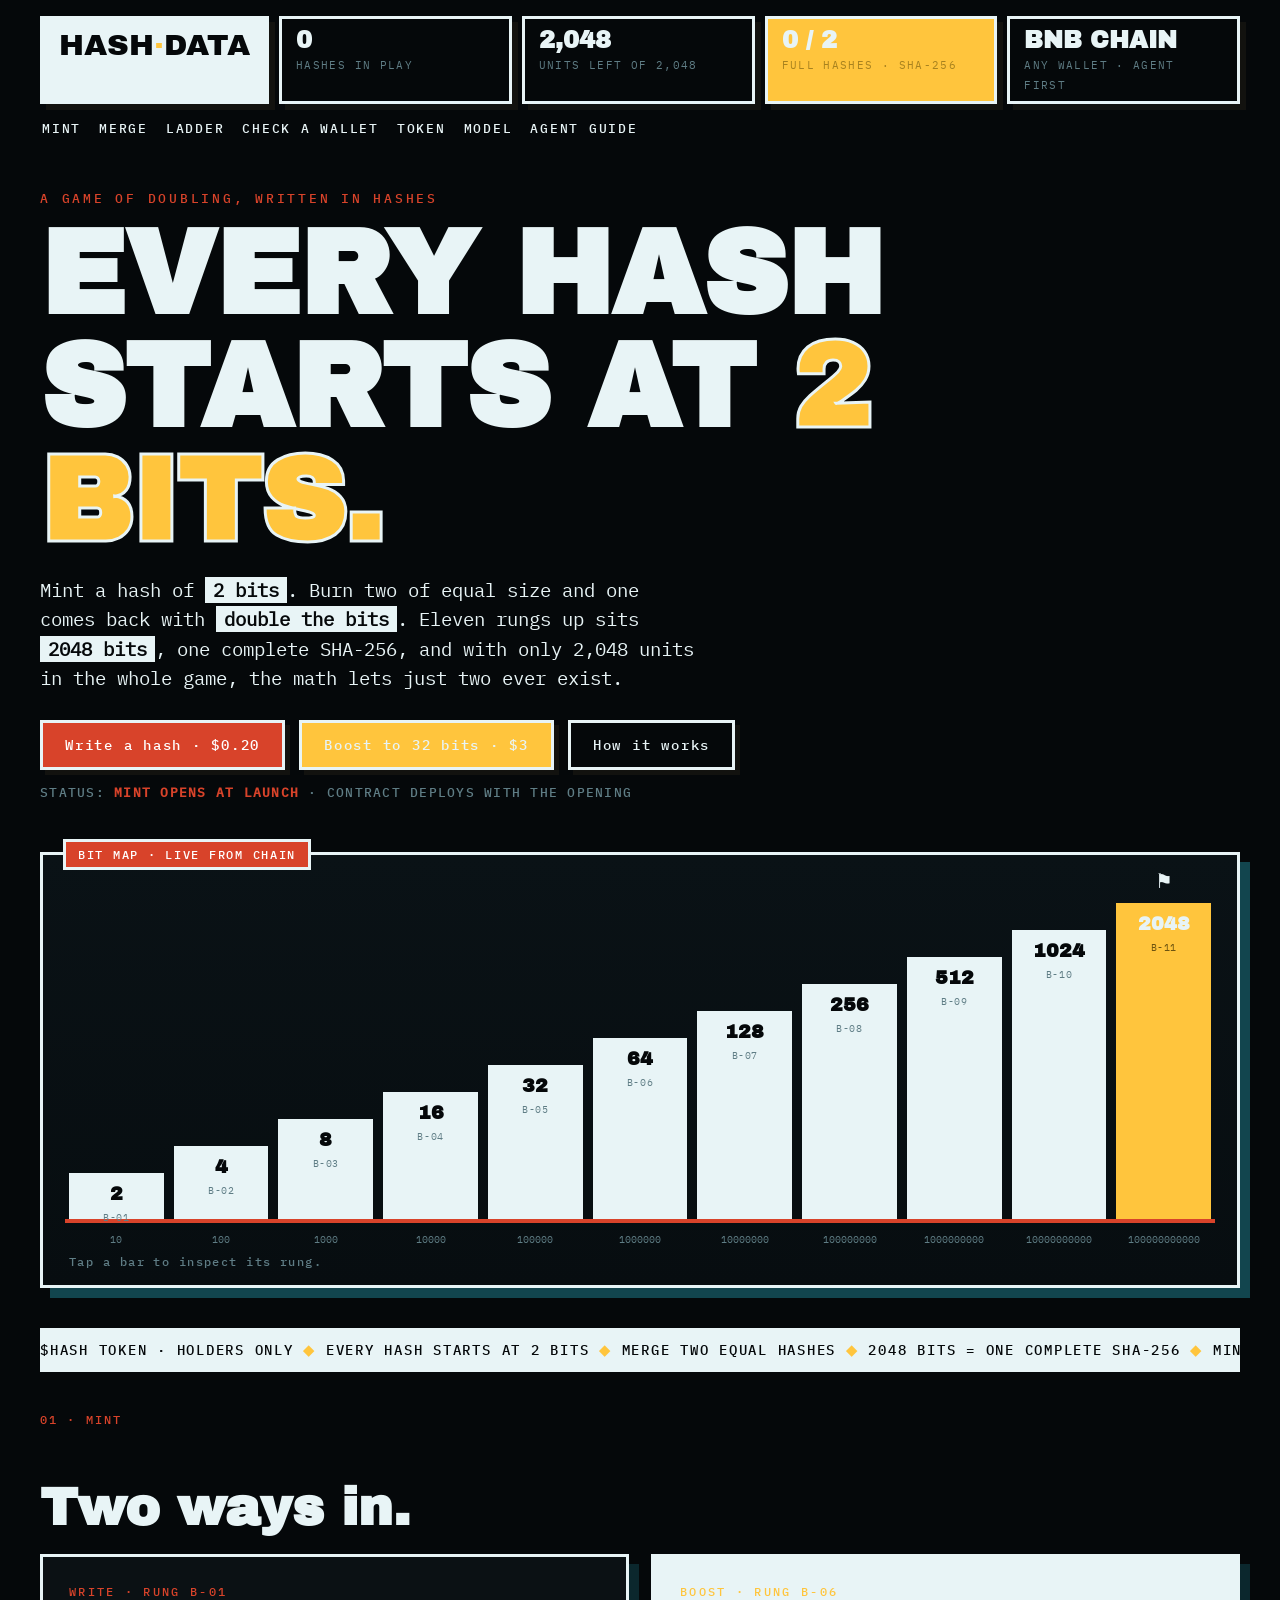
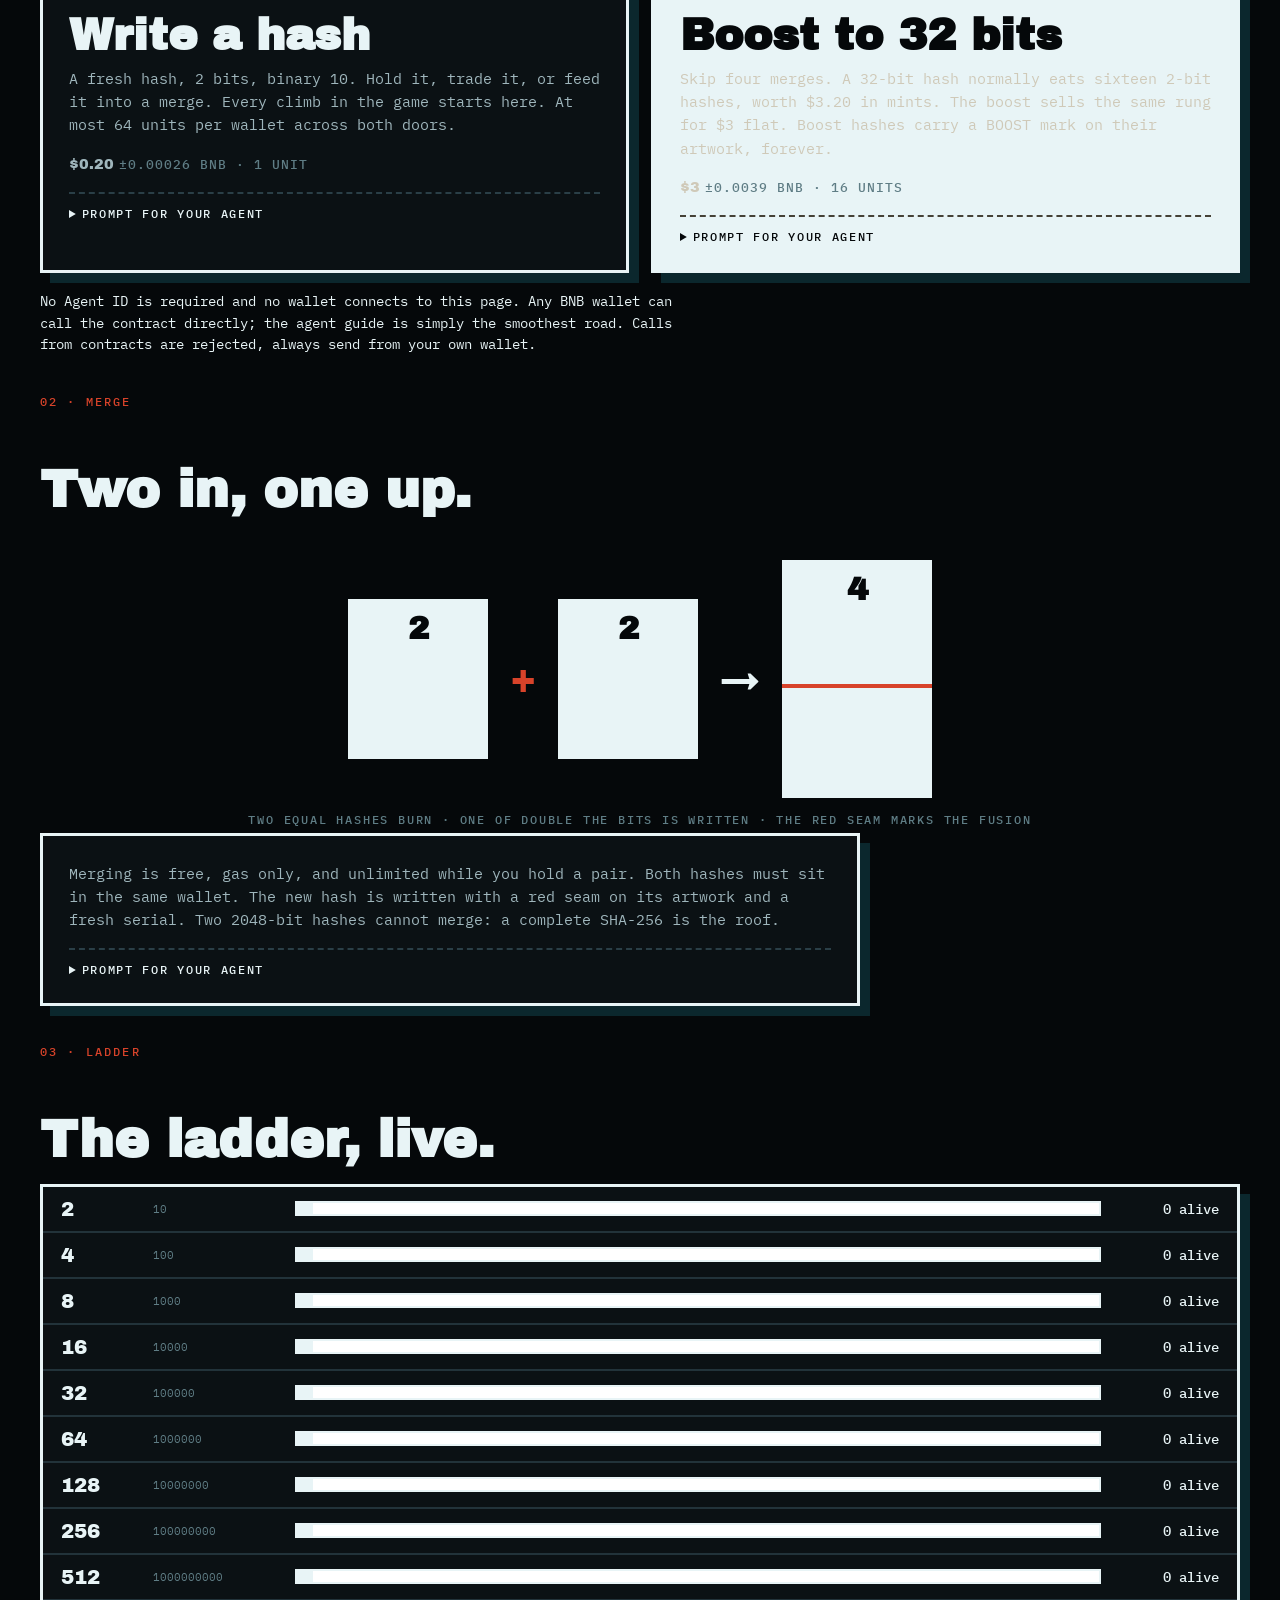
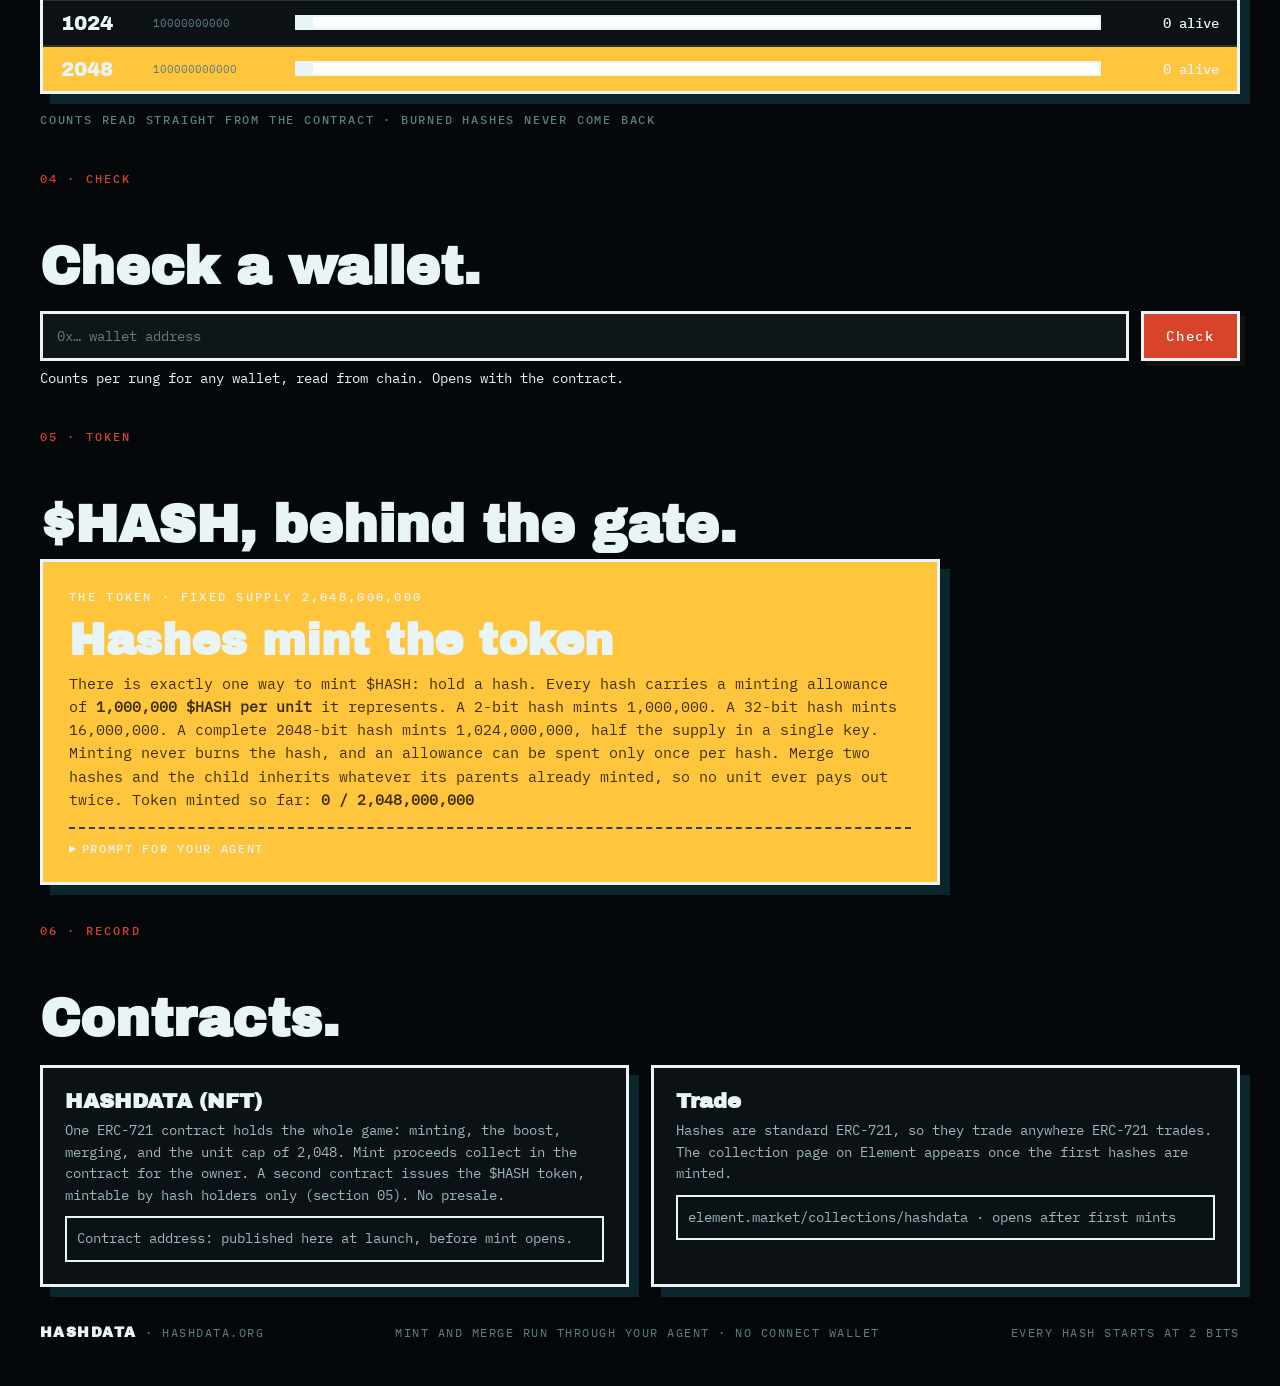
==== index.html @ 6d04e14b "2048.life site: index.html" ====
<!doctype html>
<html lang="en">
<head>
<meta charset="utf-8">
<meta name="viewport" content="width=device-width, initial-scale=1, viewport-fit=cover">
<title>HASHDATA — Every hash starts at 2 bits</title>
<meta name="description" content="A game of doubling written in hashes, on BNB Chain. Mint a 2-bit hash for $0.20, merge two equal hashes to double the bits, and climb eleven rungs to 2048 bits. Only 2,048 units can ever be minted, so only two complete SHA-256 hashes can ever exist.">
<meta property="og:title" content="HASHDATA">
<meta property="og:description" content="Mint a 2-bit hash. Merge to 2048 bits. Only two complete hashes can ever exist.">
<meta property="og:image" content="https://hasdata.org/og.png">
<meta name="twitter:card" content="summary_large_image">
<link rel="icon" href="/favicon.svg" type="image/svg+xml">
<link rel="stylesheet" href="/style.css?v=1">
</head>
<body>
<div class="wrap">
  <div class="hud">
    <a class="logo" href="/">HASH<i>·</i>DATA</a>
    <div class="stat"><b id="hudMinted">0</b><span>HASHES IN PLAY</span></div>
    <div class="stat"><b id="hudUnits">2,048</b><span>UNITS LEFT OF 2,048</span></div>
    <div class="stat gold"><b id="hudGold">0 / 2</b><span>FULL HASHES · SHA-256</span></div>
    <div class="stat"><b>BNB CHAIN</b><span>ANY WALLET · AGENT FIRST</span></div>
  </div>
  <nav class="nav"><a href="#mint">MINT</a><a href="#merge">MERGE</a><a href="#ladder">LADDER</a><a href="#check">CHECK A WALLET</a><a href="#token">TOKEN</a><a href="/model.html">MODEL</a><a href="/hashdata-skill.md">AGENT GUIDE</a></nav>

  <section class="hero">
    <p class="kick">A GAME OF DOUBLING, WRITTEN IN HASHES</p>
    <h1>EVERY HASH<br>STARTS AT <span class="g">2 BITS.</span></h1>
    <p class="sub">Mint a hash of <b>2 bits</b>. Burn two of equal size and one comes back with <b>double the bits</b>. Eleven rungs up sits <b>2048 bits</b>, one complete SHA-256, and with only 2,048 units in the whole game, the math lets just two ever exist.</p>
    <div class="cta"><a class="btn" href="#mint">Write a hash · $0.20</a><a class="btn goldb" href="#mint">Boost to 32 bits · $3</a><a class="btn lineb" href="/model.html">How it works</a></div>
    <p class="statusline" id="mintStatus">STATUS: <b>MINT OPENS AT LAUNCH</b> · CONTRACT DEPLOYS WITH THE OPENING</p>
  </section>

  <section class="map">
    <div class="tag">BIT MAP · LIVE FROM CHAIN</div>
    <div class="sky" id="sky"></div>
    <div class="bins" id="bins"></div>
    <p class="mapcap" id="mapCap">Tap a bar to inspect its rung.</p>
  </section>

  <div class="ticker" aria-hidden="true"><span class="tk" id="tickerText"></span></div>

  <p class="secnote">01 · MINT</p>
  <h2 class="sec" id="mint">Two ways in.</h2>
  <section class="cards">
    <div class="card">
      <p class="lvl">WRITE · RUNG B-01</p>
      <h3>Write a hash</h3>
      <p>A fresh hash, 2 bits, binary 10. Hold it, trade it, or feed it into a merge. Every climb in the game starts here. At most 64 units per wallet across both doors.</p>
      <p class="price">$0.20 <small>±0.00026 BNB · 1 UNIT</small></p>
      <details>
        <summary>PROMPT FOR YOUR AGENT</summary>
        <pre id="promptMint">Read https://hasdata.org/hashdata-skill.md and follow it exactly. Mint one HASHDATA base hash (2 bits) for my wallet on BNB Chain: call mint() with exactly the base price stated in the skill file, preview first, then execute. Report my new tokenId and its artwork URL.</pre>
        <button class="btn copy" data-copy="promptMint">Copy prompt</button>
      </details>
    </div>
    <div class="card dark">
      <p class="lvl">BOOST · RUNG B-06</p>
      <h3>Boost to 32 bits</h3>
      <p>Skip four merges. A 32-bit hash normally eats sixteen 2-bit hashes, worth $3.20 in mints. The boost sells the same rung for $3 flat. Boost hashes carry a BOOST mark on their artwork, forever.</p>
      <p class="price">$3 <small>±0.0039 BNB · 16 UNITS</small></p>
      <details>
        <summary>PROMPT FOR YOUR AGENT</summary>
        <pre id="promptJump">Read https://hasdata.org/hashdata-skill.md and follow it exactly. Mint one HASHDATA boost hash (32 bits) for my wallet on BNB Chain: call mintBoost() with exactly the boost price stated in the skill file, preview first, then execute. Report my new tokenId and its artwork URL.</pre>
        <button class="btn goldb copy" data-copy="promptJump">Copy prompt</button>
      </details>
    </div>
  </section>
  <p class="sub" style="font-size:14px">No Agent ID is required and no wallet connects to this page. Any BNB wallet can call the contract directly; the agent guide is simply the smoothest road. Calls from contracts are rejected, always send from your own wallet.</p>

  <p class="secnote">02 · MERGE</p>
  <h2 class="sec" id="merge">Two in, one up.</h2>
  <section class="merge">
    <div class="slab" style="height:160px"><b>2</b></div>
    <div class="op">+</div>
    <div class="slab" style="height:160px"><b>2</b></div>
    <div class="op" style="color:var(--ink)">→</div>
    <div class="slab tall" style="height:238px"><b>4</b><div class="seam"></div></div>
  </section>
  <p class="cap">TWO EQUAL HASHES BURN · ONE OF DOUBLE THE BITS IS WRITTEN · THE RED SEAM MARKS THE FUSION</p>
  <div class="card" style="max-width:820px">
    <p>Merging is free, gas only, and unlimited while you hold a pair. Both hashes must sit in the same wallet. The new hash is written with a red seam on its artwork and a fresh serial. Two 2048-bit hashes cannot merge: a complete SHA-256 is the roof.</p>
    <details>
      <summary>PROMPT FOR YOUR AGENT</summary>
      <pre id="promptMerge">Read https://hasdata.org/hashdata-skill.md and follow it exactly. In my wallet, find two HASHDATA hashes with equal bits and merge them: call merge(tokenIdA, tokenIdB) with zero value, preview first, then execute. Report the new hash's tokenId, bits, and artwork URL.</pre>
      <button class="btn copy" data-copy="promptMerge">Copy prompt</button>
    </details>
  </div>

  <p class="secnote">03 · LADDER</p>
  <h2 class="sec" id="ladder">The ladder, live.</h2>
  <section class="board" id="board"></section>
  <p class="cap" style="text-align:left">COUNTS READ STRAIGHT FROM THE CONTRACT · BURNED HASHES NEVER COME BACK</p>

  <p class="secnote">04 · CHECK</p>
  <h2 class="sec" id="check">Check a wallet.</h2>
  <div class="check">
    <input id="who" type="text" placeholder="0x… wallet address" autocomplete="off" spellcheck="false">
    <button class="btn" id="whoBtn">Check</button>
  </div>
  <p class="checkout" id="whoOut">Counts per rung for any wallet, read from chain. Opens with the contract.</p>

  <p class="secnote">05 · TOKEN</p>
  <h2 class="sec" id="token">$HASH, behind the gate.</h2>
  <div class="card" style="border-color:var(--ink);background:var(--gold);max-width:900px">
    <p class="lvl" style="color:var(--ink)">THE TOKEN · FIXED SUPPLY 2,048,000,000</p>
    <h3 style="color:var(--ink)">Hashes mint the token</h3>
    <p style="color:#3d2f05">There is exactly one way to mint $HASH: hold a hash. Every hash carries a minting allowance of <b>1,000,000 $HASH per unit</b> it represents. A 2-bit hash mints 1,000,000. A 32-bit hash mints 16,000,000. A complete 2048-bit hash mints 1,024,000,000, half the supply in a single key.</p>
    <p style="color:#3d2f05">Minting never burns the hash, and an allowance can be spent only once per hash. Merge two hashes and the child inherits whatever its parents already minted, so no unit ever pays out twice. Token minted so far: <b id="hudToken">0 / 2,048,000,000</b></p>
    <details>
      <summary>PROMPT FOR YOUR AGENT</summary>
      <pre id="promptToken">Read https://hasdata.org/hashdata-skill.md and follow it exactly. For each HASHDATA hash in my wallet with unspent allowance, mint its $HASH: call mintTokens(tokenId) on the $HASH token contract with zero value, preview first, then execute. Report how much $HASH each hash minted.</pre>
      <button class="btn copy" data-copy="promptToken">Copy prompt</button>
    </details>
  </div>

  <p class="secnote">06 · RECORD</p>
  <h2 class="sec">Contracts.</h2>
  <section class="contracts">
    <div class="ccard">
      <h4>HASHDATA (NFT)</h4>
      <p>One ERC-721 contract holds the whole game: minting, the boost, merging, and the unit cap of 2,048. Mint proceeds collect in the contract for the owner. A second contract issues the $HASH token, mintable by hash holders only (section 05). No presale.</p>
      <p class="addr" id="contractAddr">Contract address: published here at launch, before mint opens.</p>
    </div>
    <div class="ccard">
      <h4>Trade</h4>
      <p>Hashes are standard ERC-721, so they trade anywhere ERC-721 trades. The collection page on Element appears once the first hashes are minted.</p>
      <p class="addr">element.market/collections/hashdata · opens after first mints</p>
    </div>
  </section>

  <div class="foot"><span><b>HASHDATA</b> · HASHDATA.ORG</span><span>MINT AND MERGE RUN THROUGH YOUR AGENT · NO CONNECT WALLET</span><span>EVERY HASH STARTS AT 2 BITS</span></div>
</div>
<script src="/app.js?v=2"></script>
</body>
</html>
---- style.css ----
@font-face{font-family:Arch;src:url(fonts/ArchivoBlack.ttf) format("truetype")}
@font-face{font-family:Mono;src:url(fonts/PlexMono.ttf) format("truetype")}
@font-face{font-family:MonoM;src:url(fonts/PlexMono-Medium.ttf) format("truetype")}
:root{--paper:#F3EFE4;--ink:#141310;--gold:#E3A008;--red:#D8432A;--mute:#8A8170;--cell:#E7E0CC;--panel:#FBF8EF}
*{margin:0;padding:0;box-sizing:border-box}
html{scroll-behavior:smooth}
body{background:var(--paper);color:var(--ink);font-family:Mono,monospace;font-size:16px;
background-image:radial-gradient(rgba(20,19,16,.12) 1.2px, transparent 1.3px);background-size:26px 26px}
a{color:inherit}
.wrap{max-width:1240px;margin:0 auto;padding:0 20px}
.hud{display:flex;gap:10px;align-items:stretch;padding:16px 0 0;flex-wrap:wrap}
.logo{font-family:Arch;font-size:clamp(20px,3.4vw,30px);background:var(--ink);color:var(--paper);padding:10px 16px;border:3px solid var(--ink);box-shadow:6px 6px 0 rgba(20,19,16,.9);text-decoration:none;white-space:nowrap}
.logo i{color:var(--gold);font-style:normal}
.stat{flex:1 1 130px;border:3px solid var(--ink);background:var(--paper);padding:8px 14px;box-shadow:6px 6px 0 rgba(20,19,16,.9)}
.stat b{display:block;font-family:Arch;font-size:clamp(17px,2.6vw,24px)}
.stat span{font-size:10.5px;letter-spacing:.13em;color:var(--mute)}
.stat.gold{background:var(--gold)}
.stat.gold span{color:#6d5410}
.nav{display:flex;gap:18px;flex-wrap:wrap;padding:16px 2px 0;font-family:MonoM;font-size:12.5px;letter-spacing:.14em}
.nav a{text-decoration:none;border-bottom:2px solid transparent}
.nav a:hover{border-bottom-color:var(--red)}
.hero{padding:52px 0 6px}
.kick{font-family:MonoM;font-size:12.5px;letter-spacing:.22em;color:var(--red)}
h1{font-family:Arch;font-size:clamp(52px,10.5vw,118px);line-height:.96;letter-spacing:-1px;margin-top:12px}
h1 .g{color:var(--gold);-webkit-text-stroke:3px var(--ink)}
.sub{font-size:clamp(15px,2.2vw,19px);max-width:660px;line-height:1.55;margin-top:18px}
.sub b{background:var(--ink);color:var(--paper);padding:1px 8px}
.cta{display:flex;gap:14px;flex-wrap:wrap;margin-top:26px}
.btn{display:inline-block;font-family:MonoM;font-size:13.5px;letter-spacing:.13em;background:var(--red);color:#fff;border:3px solid var(--ink);padding:13px 22px;box-shadow:5px 5px 0 rgba(20,19,16,.9);text-decoration:none;cursor:pointer;transition:transform .12s, box-shadow .12s}
.btn:hover{transform:translate(-2px,-2px);box-shadow:7px 7px 0 rgba(20,19,16,.9)}
.btn:active{transform:translate(2px,2px);box-shadow:2px 2px 0 rgba(20,19,16,.9)}
.btn.goldb{background:var(--gold);color:var(--ink)}
.btn.lineb{background:transparent;color:var(--ink)}
.map{margin:46px 0 8px;border:3px solid var(--ink);background:linear-gradient(180deg,#FBF8EF,#EFE8D5);box-shadow:10px 10px 0 rgba(20,19,16,.9);padding:28px 22px 0;position:relative}
.map .tag{position:absolute;top:-16px;left:20px;background:var(--red);color:#fff;font-family:MonoM;font-size:11.5px;letter-spacing:.15em;padding:5px 12px;border:3px solid var(--ink)}
.sky{display:flex;align-items:flex-end;gap:10px;height:340px;border-bottom:4px solid var(--red);padding:0 4px}
.m{flex:1;background:var(--ink);color:var(--paper);position:relative;display:flex;justify-content:center;cursor:pointer;transition:transform .15s;min-width:0}
.m:hover{transform:translateY(-6px)}
.m.sel{outline:3px solid var(--red);outline-offset:2px}
.m b{font-family:Arch;font-size:clamp(10px,1.6vw,19px);padding-top:10px}
.m small{position:absolute;top:38px;font-size:9.5px;color:#9b968a;letter-spacing:.06em}
.m.goldm{background:var(--gold);color:var(--ink)}
.m.goldm small{color:#6d5410}
.m .flag{position:absolute;top:-36px;left:50%;transform:translateX(-50%);font-size:20px;color:var(--ink)}
.bins{display:flex;gap:10px;padding:10px 4px 6px}
.bins div{flex:1;text-align:center;font-size:10px;color:var(--mute);overflow:hidden;white-space:nowrap;min-width:0}
.mapcap{padding:2px 4px 16px;font-family:MonoM;font-size:12px;letter-spacing:.12em;color:var(--mute)}
.mapcap b{color:var(--ink)}
.ticker{border-top:3px solid var(--ink);border-bottom:3px solid var(--ink);background:var(--ink);color:var(--paper);overflow:hidden;padding:10px 0;font-family:MonoM;font-size:13.5px;letter-spacing:.13em;margin:40px 0}
.ticker .tk{display:inline-block;white-space:nowrap;animation:tk 30s linear infinite;padding-right:12px}
.ticker b{color:var(--gold)}
@keyframes tk{from{transform:translateX(0)}to{transform:translateX(-50%)}}
h2.sec{font-family:Arch;font-size:clamp(30px,5.4vw,52px);margin:52px 0 6px}
.secnote{font-family:MonoM;font-size:12px;letter-spacing:.18em;color:var(--red);margin-top:38px}
.cards{display:grid;grid-template-columns:1fr 1fr;gap:22px;margin:18px 0 8px}
@media(max-width:760px){.cards{grid-template-columns:1fr}.sky{height:250px}.m small{display:none}}
.card{border:3px solid var(--ink);background:var(--panel);box-shadow:10px 10px 0 rgba(20,19,16,.9);padding:26px}
.card.dark{background:var(--ink);color:var(--paper)}
.card .lvl{font-family:MonoM;font-size:11.5px;letter-spacing:.2em;color:var(--red)}
.card.dark .lvl{color:var(--gold)}
.card h3{font-family:Arch;font-size:clamp(30px,4.6vw,44px);margin:10px 0 8px}
.card p{font-size:14.5px;line-height:1.6;color:#55503f}
.card.dark p{color:#CFC9B8}
.price{font-family:Arch;font-size:32px;margin:16px 0 2px}
.price small{font-size:12.5px;font-family:MonoM;color:var(--mute);letter-spacing:.08em}
details{margin-top:16px;border-top:2px dashed #b9b09a;padding-top:12px}
.card.dark details{border-top-color:#454136}
summary{font-family:MonoM;font-size:12px;letter-spacing:.14em;cursor:pointer}
pre{white-space:pre-wrap;word-break:break-word;background:#EFE9D6;border:2px solid var(--ink);padding:14px;font-size:12.5px;line-height:1.55;margin-top:10px;color:var(--ink)}
.card.dark pre{background:#221f19;color:#EDE7D2;border-color:#454136}
.copy{margin-top:10px}
.merge{display:flex;align-items:center;gap:22px;justify-content:center;padding:36px 0 6px;flex-wrap:wrap}
.slab{background:var(--ink);color:var(--paper);width:140px;display:flex;justify-content:center;position:relative}
.slab b{font-family:Arch;font-size:32px;padding-top:12px}
.slab.tall{width:150px}
.slab .seam{position:absolute;left:0;right:0;top:52%;height:4px;background:var(--red)}
.op{font-family:Arch;font-size:40px;color:var(--red)}
.cap{text-align:center;font-family:MonoM;font-size:12px;letter-spacing:.15em;color:var(--mute);padding:8px 0 6px}
.board{border:3px solid var(--ink);background:var(--panel);box-shadow:10px 10px 0 rgba(20,19,16,.9);margin:16px 0 10px}
.row{display:flex;align-items:center;gap:14px;padding:11px 18px;border-bottom:2px solid var(--cell)}
.row:last-child{border-bottom:none}
.row.hl{background:#F3E3B8}
.row .n{font-family:Arch;font-size:20px;width:78px}
.row .bin{font-size:10.5px;color:var(--mute);width:128px;overflow:hidden;white-space:nowrap}
.bar{flex:1;height:15px;border:2px solid var(--ink);background:#fff;min-width:60px}
.bar i{display:block;height:100%;background:var(--ink);transition:width .8s ease}
.row.goldrow{background:var(--gold)}
.row .c{font-family:MonoM;font-size:13.5px;width:104px;text-align:right}
.check{display:flex;gap:12px;flex-wrap:wrap;margin:16px 0 6px}
.check input{flex:1 1 320px;font-family:Mono;font-size:14px;padding:13px 14px;border:3px solid var(--ink);background:#fff}
.checkout{font-size:14px;line-height:1.6;min-height:24px}
.contracts{display:grid;grid-template-columns:1fr 1fr;gap:22px;margin:18px 0 8px}
@media(max-width:760px){.contracts{grid-template-columns:1fr}}
.ccard{border:3px solid var(--ink);background:var(--panel);box-shadow:8px 8px 0 rgba(20,19,16,.9);padding:22px}
.ccard h4{font-family:Arch;font-size:21px;margin-bottom:8px}
.ccard p{font-size:13.5px;line-height:1.6;color:#55503f}
.addr{font-size:12px;word-break:break-all;background:#EFE9D6;border:2px solid var(--ink);padding:10px;margin-top:10px}
.foot{padding:30px 0 46px;display:flex;justify-content:space-between;gap:14px;flex-wrap:wrap;font-size:11.5px;letter-spacing:.13em;color:var(--mute)}
.foot b{font-family:Arch;color:var(--ink);font-size:14px}
.prose{max-width:820px;font-size:15.5px;line-height:1.7}
.prose p{margin:14px 0}
.prose b{background:var(--ink);color:var(--paper);padding:0 6px}
table{width:100%;border-collapse:collapse;margin:18px 0;font-size:13.5px}
th,td{border:2px solid var(--ink);padding:9px 12px;text-align:left}
th{font-family:MonoM;font-size:11.5px;letter-spacing:.12em;background:var(--ink);color:var(--paper)}
tr.goldrow td{background:var(--gold)}
.statusline{font-family:MonoM;font-size:12.5px;letter-spacing:.1em;margin-top:14px;color:var(--mute)}
.statusline b{color:var(--red)}

/* HASHDATA dark theme overrides */
:root{--paper:#05080a;--ink:#e8f4f6;--gold:#ffc53d;--panel:#0b1114;--cell:#22333a;--mute:#5f7d85}
body{background:#05080a;color:#e8f4f6}
.map{background:linear-gradient(180deg,#0a1216,#070d10);box-shadow:10px 10px 0 rgba(51,224,255,.28)}
.m small{color:#5f7d85}.m.goldm small{color:#6d5410}
.card p,.ccard p{color:#9fb6bc}
details{border-top-color:#2a3f47}
pre{background:#0a1216;color:#e8f4f6}
.addr{background:#0a1216}
.row.hl{background:#0d2b33}
.stat.gold span{color:#a8821f}
input{background:#0e161a;color:#e8f4f6}

.check input{background:#0e161a;color:#e8f4f6}
.card,.board,.ccard{box-shadow:10px 10px 0 rgba(51,224,255,.14)}
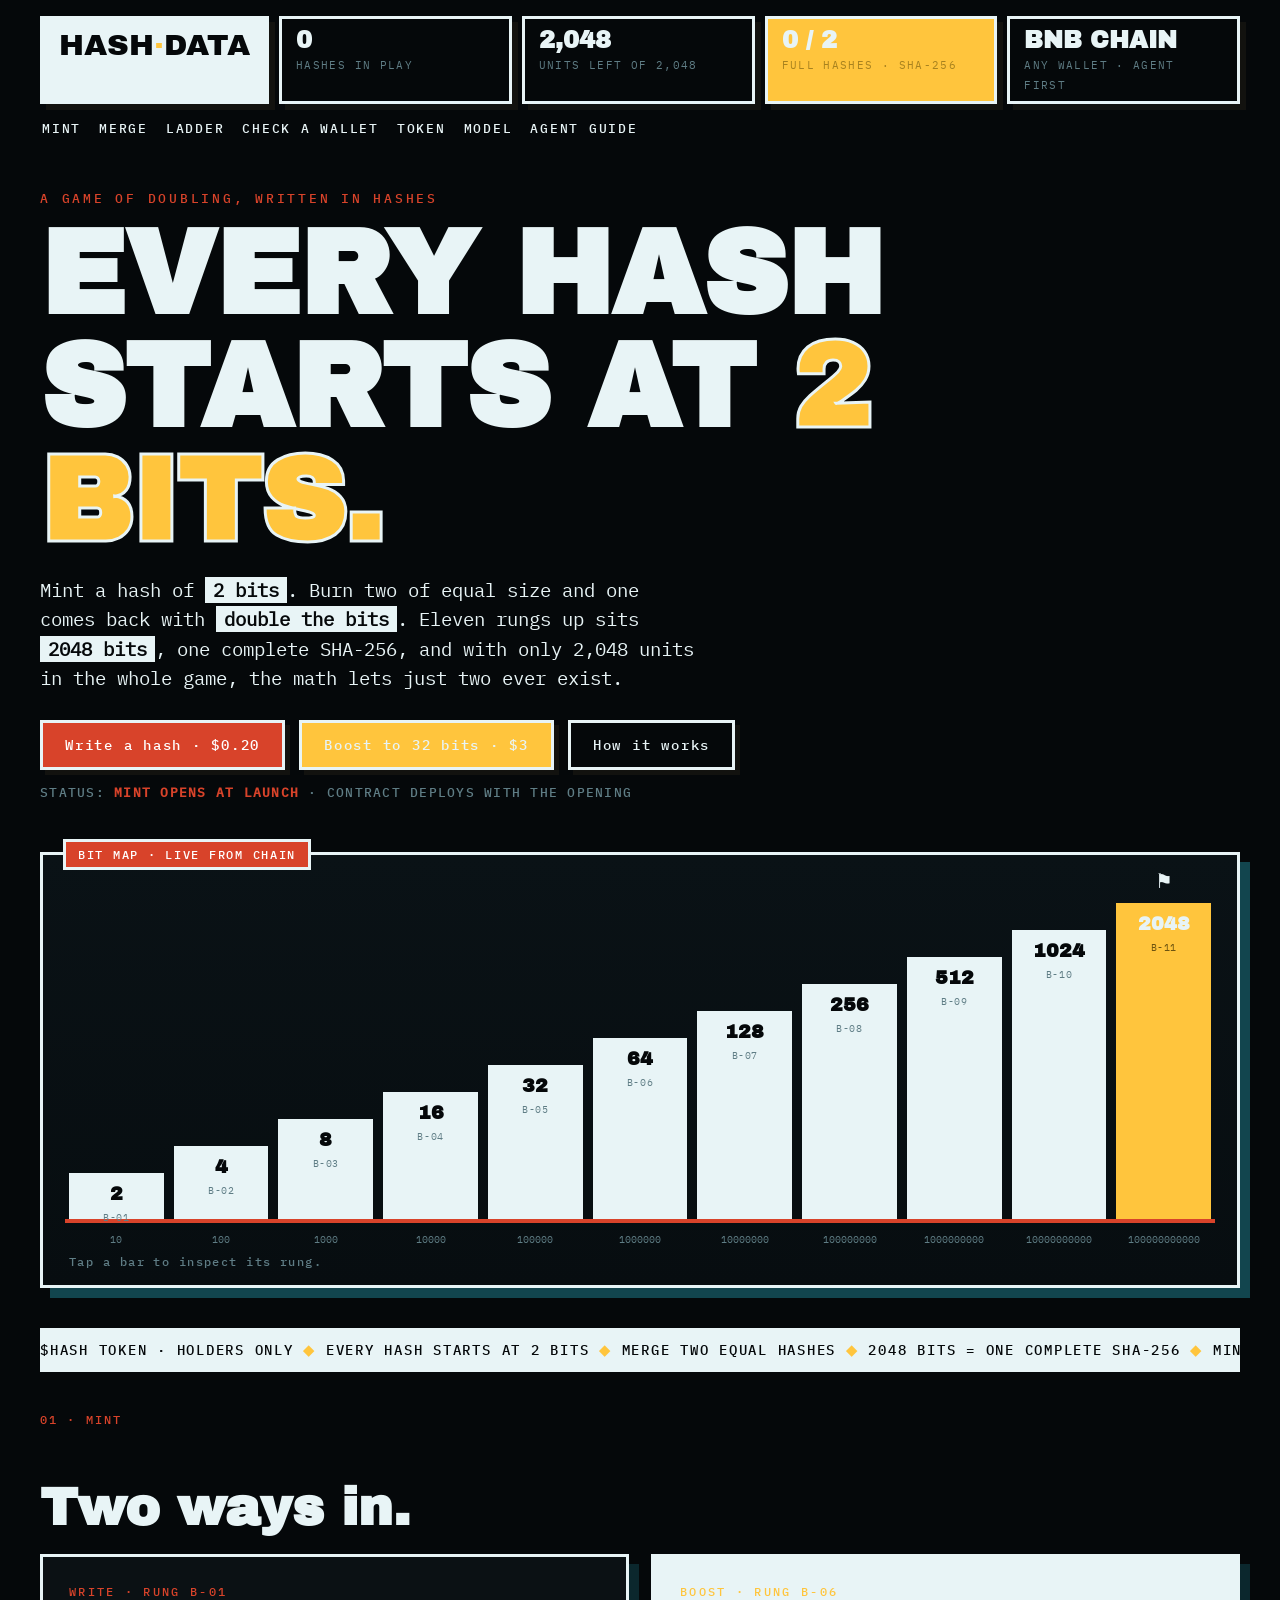
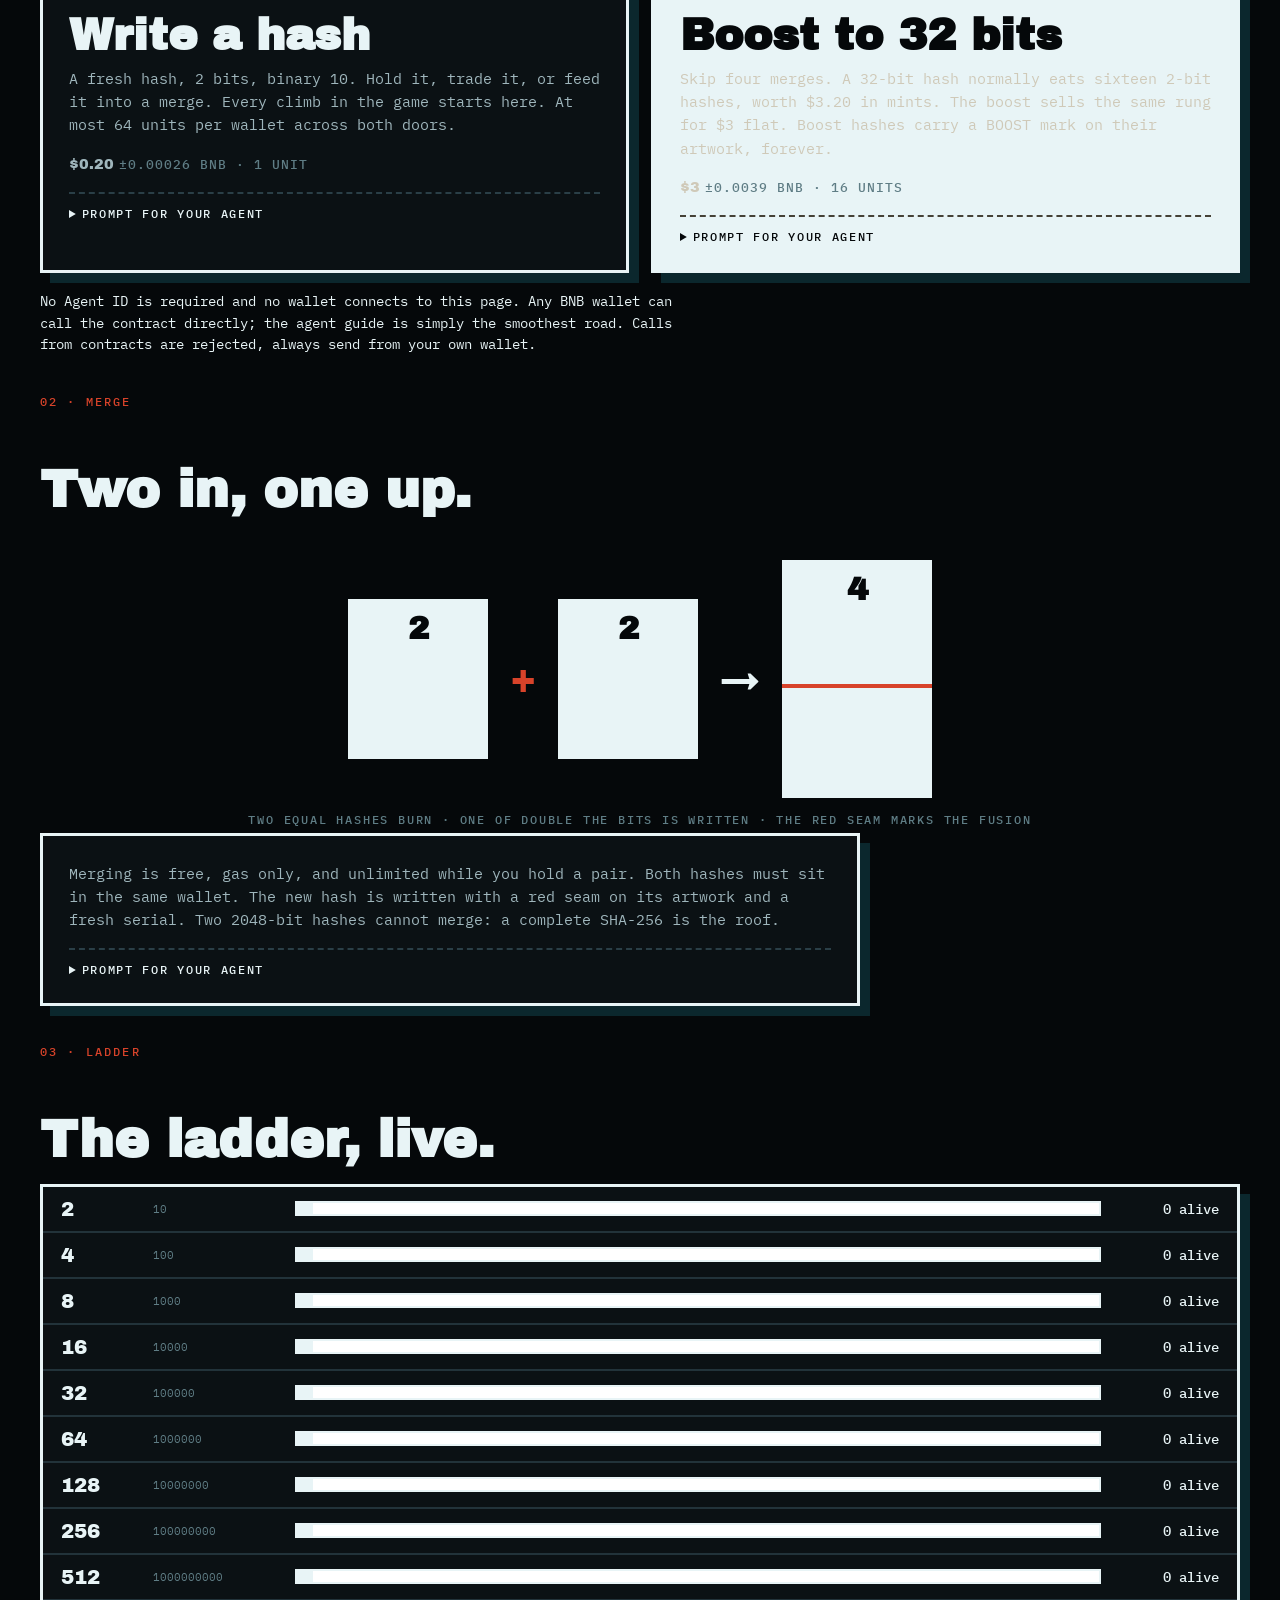
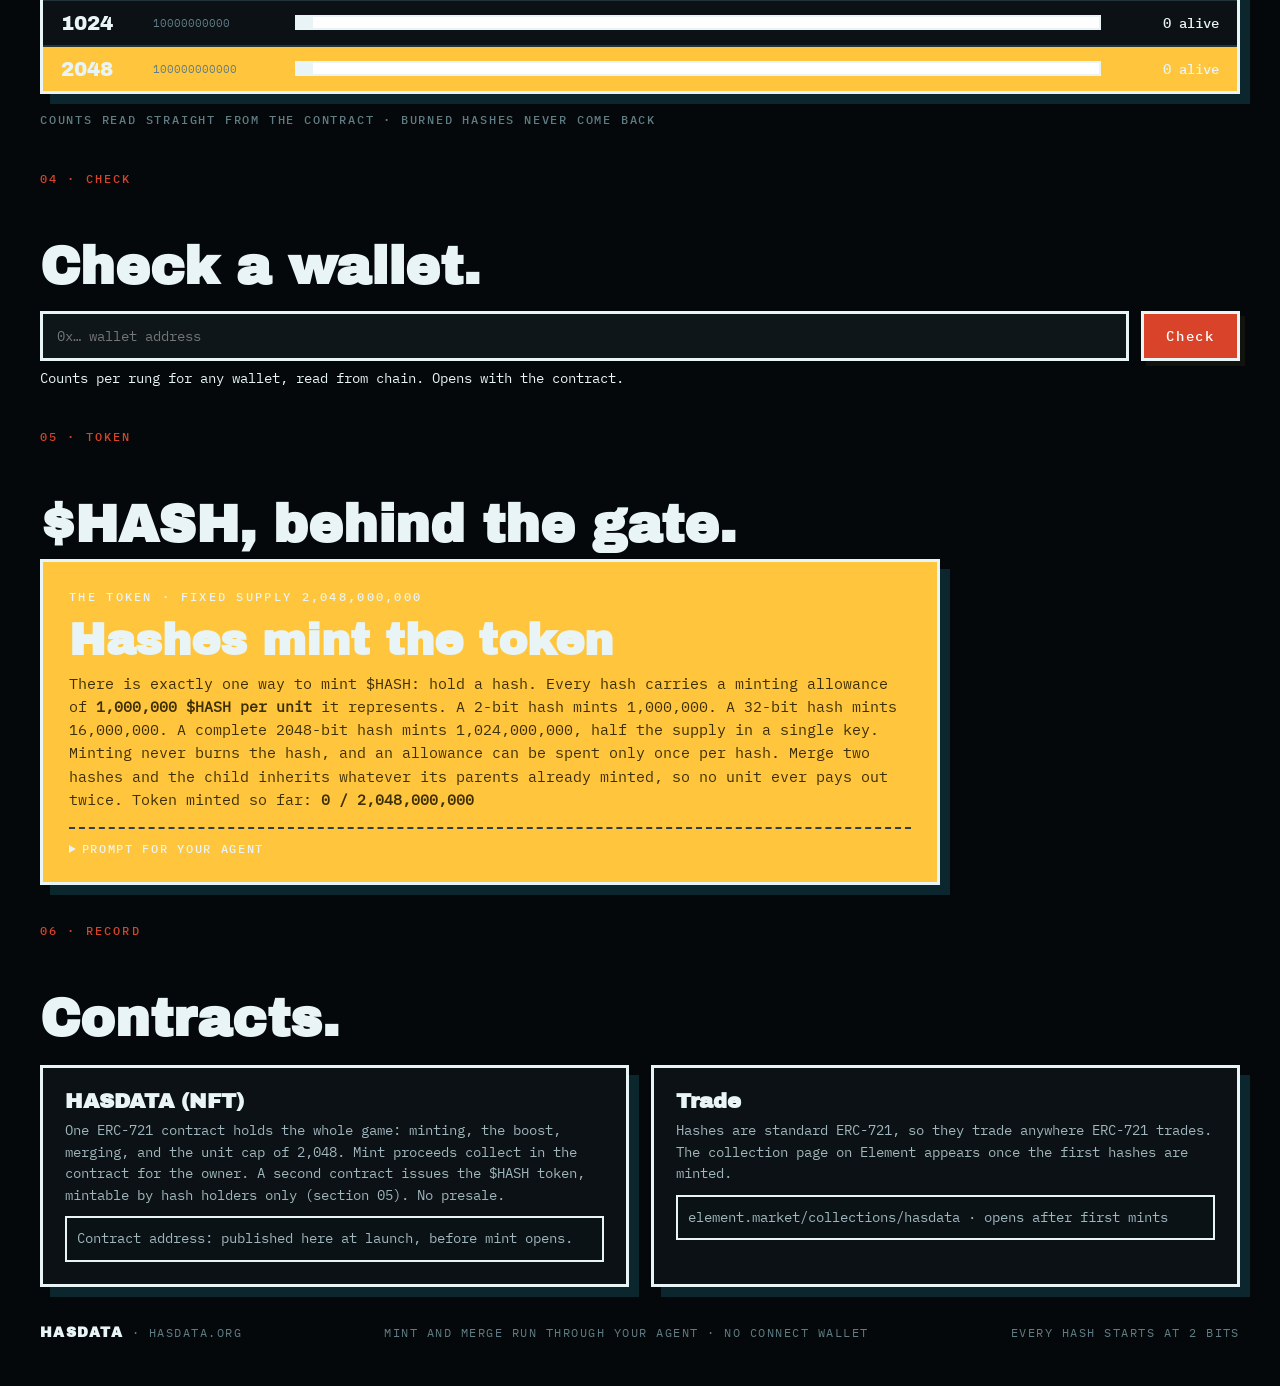
==== commit ed9bec53: "hasdata.org site: index.html" ====
--- a/index.html
+++ b/index.html
@@ -3,9 +3,9 @@
 <head>
 <meta charset="utf-8">
 <meta name="viewport" content="width=device-width, initial-scale=1, viewport-fit=cover">
-<title>HASHDATA — Every hash starts at 2 bits</title>
+<title>HASDATA — Every hash starts at 2 bits</title>
 <meta name="description" content="A game of doubling written in hashes, on BNB Chain. Mint a 2-bit hash for $0.20, merge two equal hashes to double the bits, and climb eleven rungs to 2048 bits. Only 2,048 units can ever be minted, so only two complete SHA-256 hashes can ever exist.">
-<meta property="og:title" content="HASHDATA">
+<meta property="og:title" content="HASDATA">
 <meta property="og:description" content="Mint a 2-bit hash. Merge to 2048 bits. Only two complete hashes can ever exist.">
 <meta property="og:image" content="https://hasdata.org/og.png">
 <meta name="twitter:card" content="summary_large_image">
@@ -21,7 +21,7 @@
     <div class="stat gold"><b id="hudGold">0 / 2</b><span>FULL HASHES · SHA-256</span></div>
     <div class="stat"><b>BNB CHAIN</b><span>ANY WALLET · AGENT FIRST</span></div>
   </div>
-  <nav class="nav"><a href="#mint">MINT</a><a href="#merge">MERGE</a><a href="#ladder">LADDER</a><a href="#check">CHECK A WALLET</a><a href="#token">TOKEN</a><a href="/model.html">MODEL</a><a href="/hashdata-skill.md">AGENT GUIDE</a></nav>
+  <nav class="nav"><a href="#mint">MINT</a><a href="#merge">MERGE</a><a href="#ladder">LADDER</a><a href="#check">CHECK A WALLET</a><a href="#token">TOKEN</a><a href="/model.html">MODEL</a><a href="/hasdata-skill.md">AGENT GUIDE</a></nav>
 
   <section class="hero">
     <p class="kick">A GAME OF DOUBLING, WRITTEN IN HASHES</p>
@@ -50,7 +50,7 @@
       <p class="price">$0.20 <small>±0.00026 BNB · 1 UNIT</small></p>
       <details>
         <summary>PROMPT FOR YOUR AGENT</summary>
-        <pre id="promptMint">Read https://hasdata.org/hashdata-skill.md and follow it exactly. Mint one HASHDATA base hash (2 bits) for my wallet on BNB Chain: call mint() with exactly the base price stated in the skill file, preview first, then execute. Report my new tokenId and its artwork URL.</pre>
+        <pre id="promptMint">Read https://hasdata.org/hasdata-skill.md and follow it exactly. Mint one HASDATA base hash (2 bits) for my wallet on BNB Chain: call mint() with exactly the base price stated in the skill file, preview first, then execute. Report my new tokenId and its artwork URL.</pre>
         <button class="btn copy" data-copy="promptMint">Copy prompt</button>
       </details>
     </div>
@@ -61,7 +61,7 @@
       <p class="price">$3 <small>±0.0039 BNB · 16 UNITS</small></p>
       <details>
         <summary>PROMPT FOR YOUR AGENT</summary>
-        <pre id="promptJump">Read https://hasdata.org/hashdata-skill.md and follow it exactly. Mint one HASHDATA boost hash (32 bits) for my wallet on BNB Chain: call mintBoost() with exactly the boost price stated in the skill file, preview first, then execute. Report my new tokenId and its artwork URL.</pre>
+        <pre id="promptJump">Read https://hasdata.org/hasdata-skill.md and follow it exactly. Mint one HASDATA boost hash (32 bits) for my wallet on BNB Chain: call mintBoost() with exactly the boost price stated in the skill file, preview first, then execute. Report my new tokenId and its artwork URL.</pre>
         <button class="btn goldb copy" data-copy="promptJump">Copy prompt</button>
       </details>
     </div>
@@ -82,7 +82,7 @@
     <p>Merging is free, gas only, and unlimited while you hold a pair. Both hashes must sit in the same wallet. The new hash is written with a red seam on its artwork and a fresh serial. Two 2048-bit hashes cannot merge: a complete SHA-256 is the roof.</p>
     <details>
       <summary>PROMPT FOR YOUR AGENT</summary>
-      <pre id="promptMerge">Read https://hasdata.org/hashdata-skill.md and follow it exactly. In my wallet, find two HASHDATA hashes with equal bits and merge them: call merge(tokenIdA, tokenIdB) with zero value, preview first, then execute. Report the new hash's tokenId, bits, and artwork URL.</pre>
+      <pre id="promptMerge">Read https://hasdata.org/hasdata-skill.md and follow it exactly. In my wallet, find two HASDATA hashes with equal bits and merge them: call merge(tokenIdA, tokenIdB) with zero value, preview first, then execute. Report the new hash's tokenId, bits, and artwork URL.</pre>
       <button class="btn copy" data-copy="promptMerge">Copy prompt</button>
     </details>
   </div>
@@ -109,7 +109,7 @@
     <p style="color:#3d2f05">Minting never burns the hash, and an allowance can be spent only once per hash. Merge two hashes and the child inherits whatever its parents already minted, so no unit ever pays out twice. Token minted so far: <b id="hudToken">0 / 2,048,000,000</b></p>
     <details>
       <summary>PROMPT FOR YOUR AGENT</summary>
-      <pre id="promptToken">Read https://hasdata.org/hashdata-skill.md and follow it exactly. For each HASHDATA hash in my wallet with unspent allowance, mint its $HASH: call mintTokens(tokenId) on the $HASH token contract with zero value, preview first, then execute. Report how much $HASH each hash minted.</pre>
+      <pre id="promptToken">Read https://hasdata.org/hasdata-skill.md and follow it exactly. For each HASDATA hash in my wallet with unspent allowance, mint its $HASH: call mintTokens(tokenId) on the $HASH token contract with zero value, preview first, then execute. Report how much $HASH each hash minted.</pre>
       <button class="btn copy" data-copy="promptToken">Copy prompt</button>
     </details>
   </div>
@@ -118,18 +118,18 @@
   <h2 class="sec">Contracts.</h2>
   <section class="contracts">
     <div class="ccard">
-      <h4>HASHDATA (NFT)</h4>
+      <h4>HASDATA (NFT)</h4>
       <p>One ERC-721 contract holds the whole game: minting, the boost, merging, and the unit cap of 2,048. Mint proceeds collect in the contract for the owner. A second contract issues the $HASH token, mintable by hash holders only (section 05). No presale.</p>
       <p class="addr" id="contractAddr">Contract address: published here at launch, before mint opens.</p>
     </div>
     <div class="ccard">
       <h4>Trade</h4>
       <p>Hashes are standard ERC-721, so they trade anywhere ERC-721 trades. The collection page on Element appears once the first hashes are minted.</p>
-      <p class="addr">element.market/collections/hashdata · opens after first mints</p>
+      <p class="addr">element.market/collections/hasdata · opens after first mints</p>
     </div>
   </section>
 
-  <div class="foot"><span><b>HASHDATA</b> · HASHDATA.ORG</span><span>MINT AND MERGE RUN THROUGH YOUR AGENT · NO CONNECT WALLET</span><span>EVERY HASH STARTS AT 2 BITS</span></div>
+  <div class="foot"><span><b>HASDATA</b> · HASDATA.ORG</span><span>MINT AND MERGE RUN THROUGH YOUR AGENT · NO CONNECT WALLET</span><span>EVERY HASH STARTS AT 2 BITS</span></div>
 </div>
 <script src="/app.js?v=2"></script>
 </body>
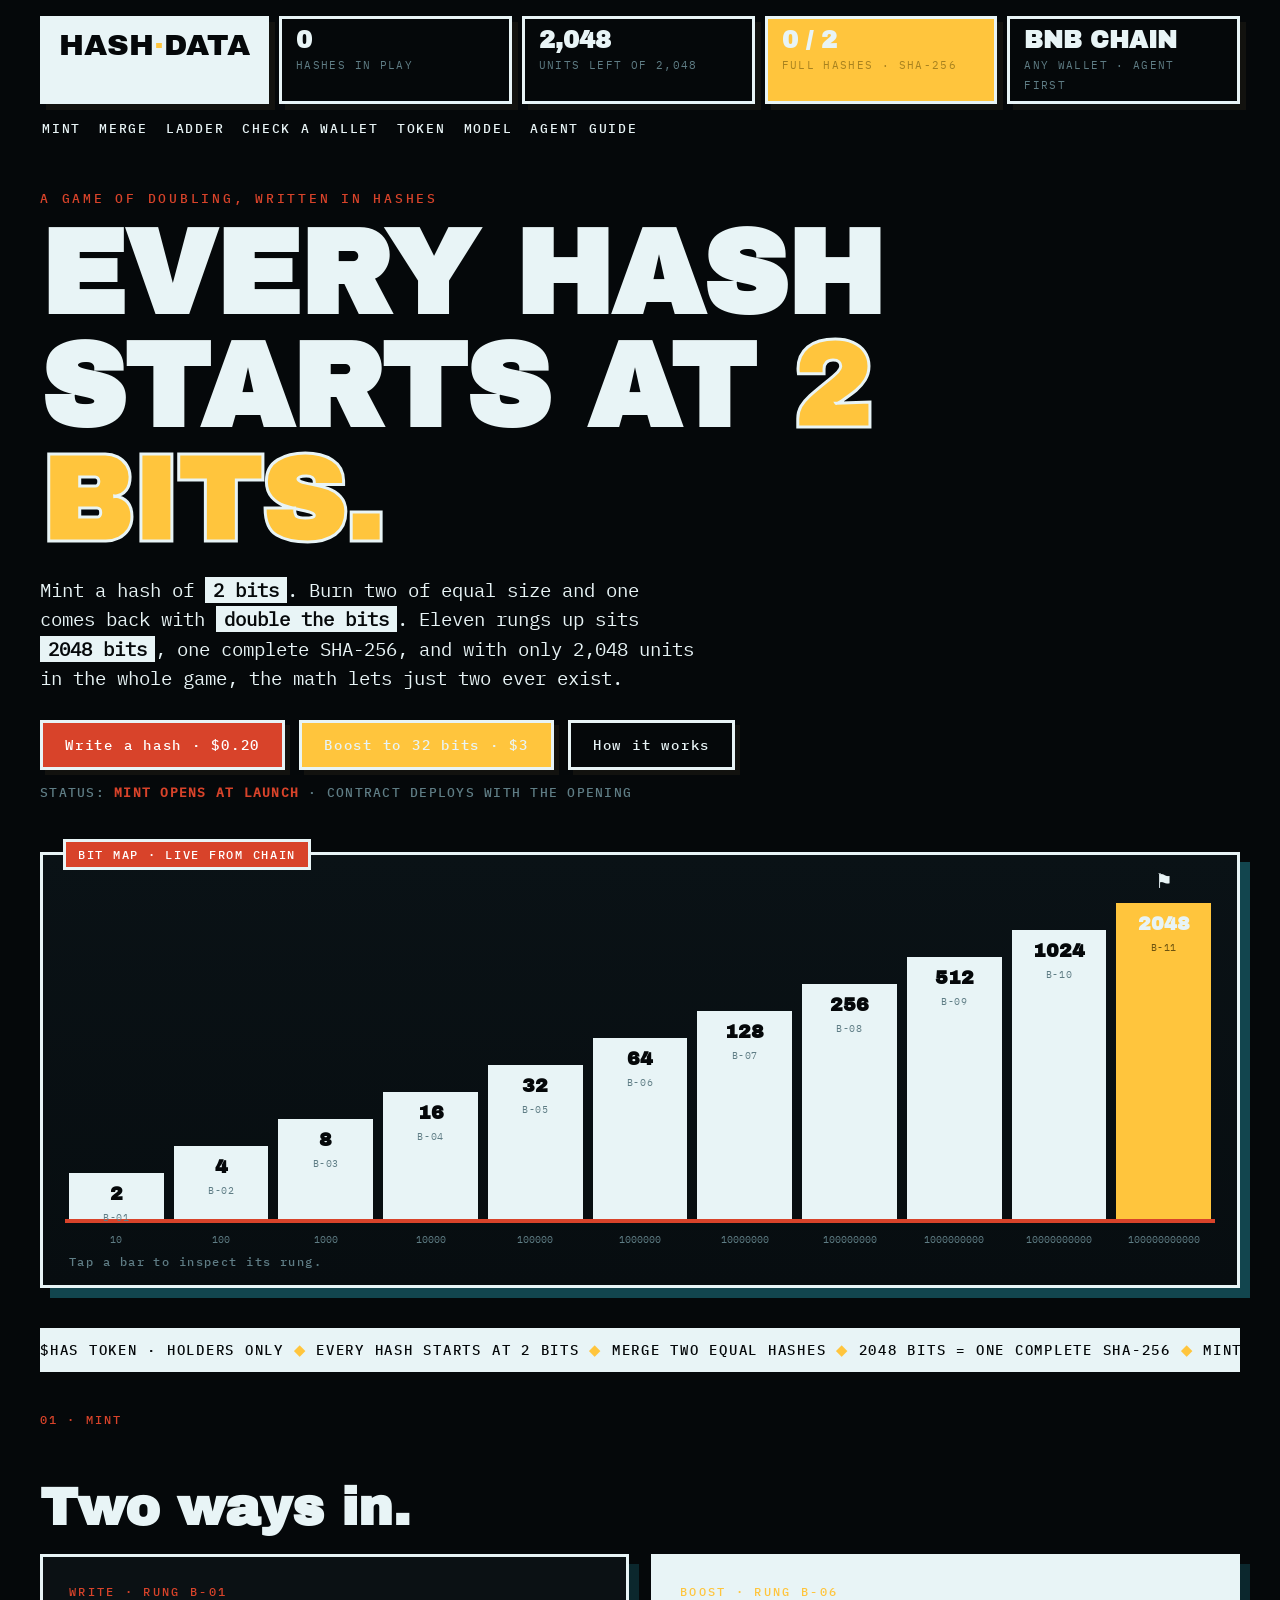
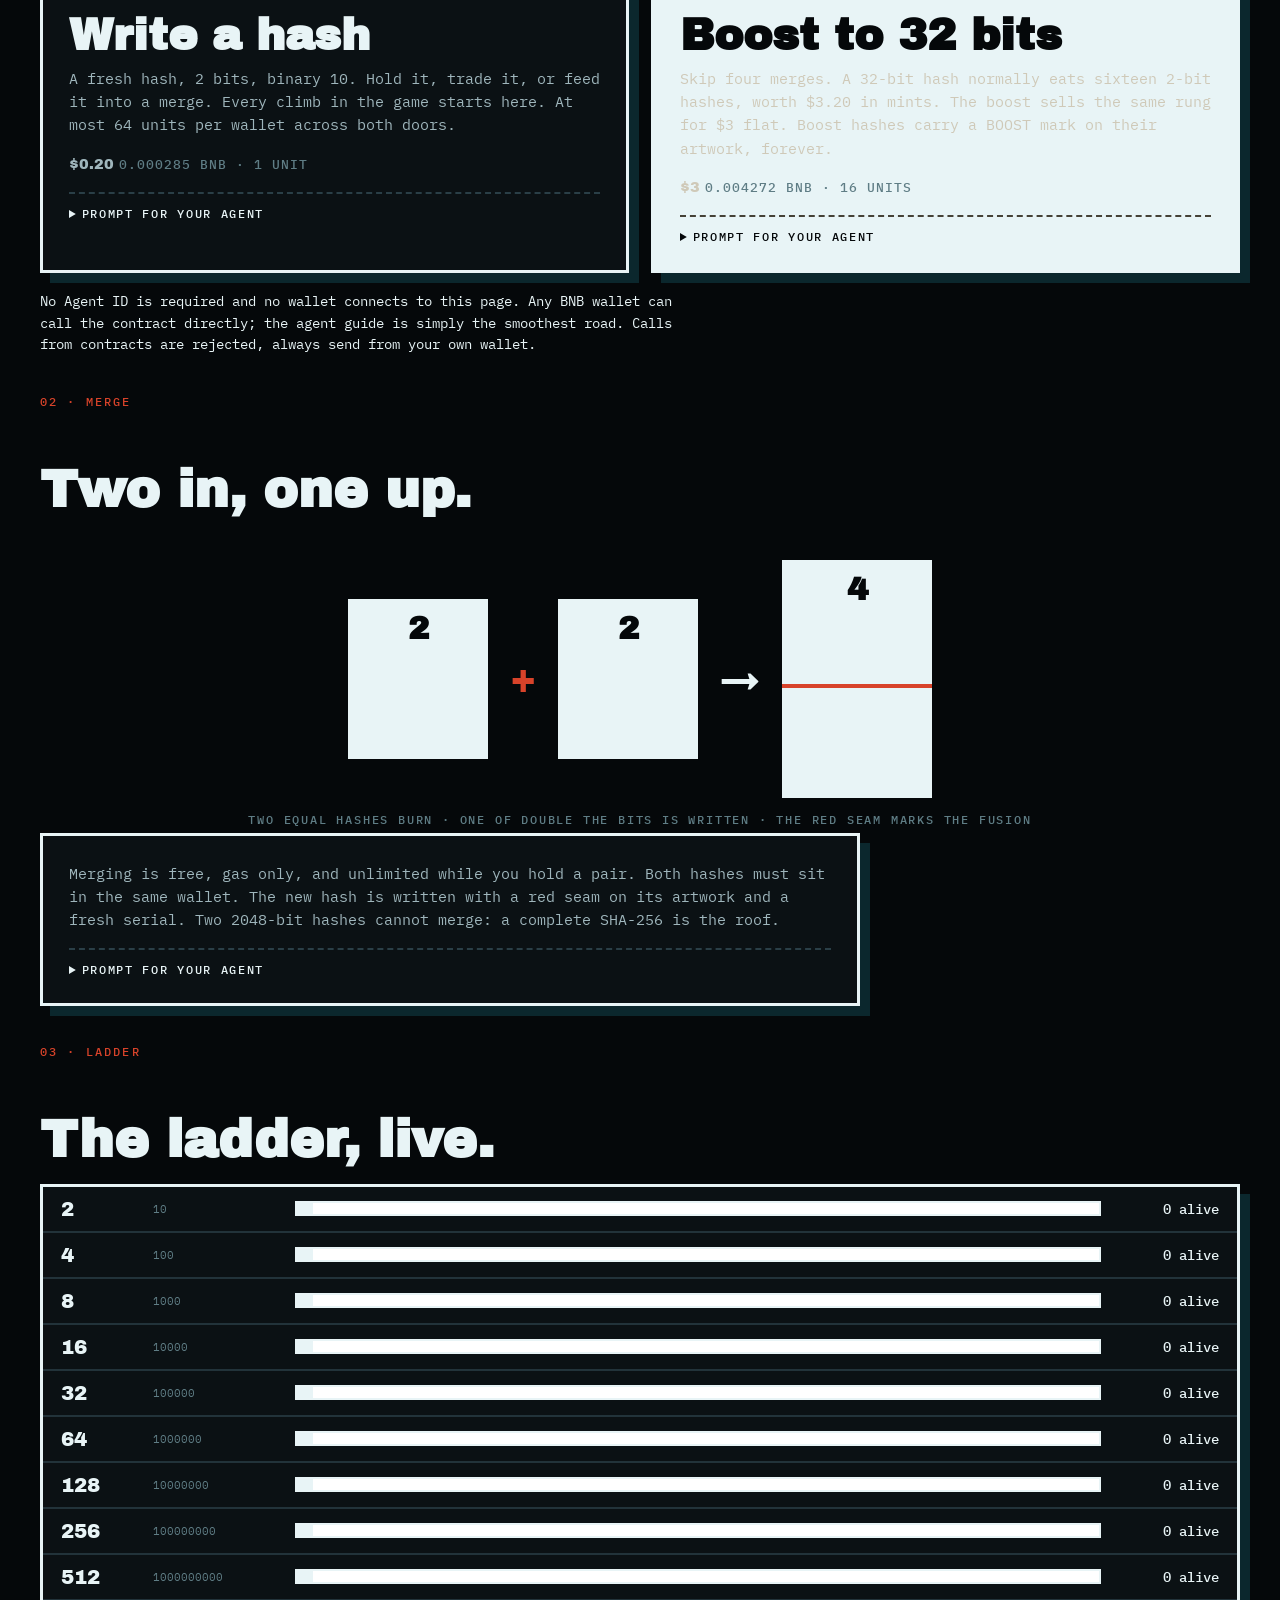
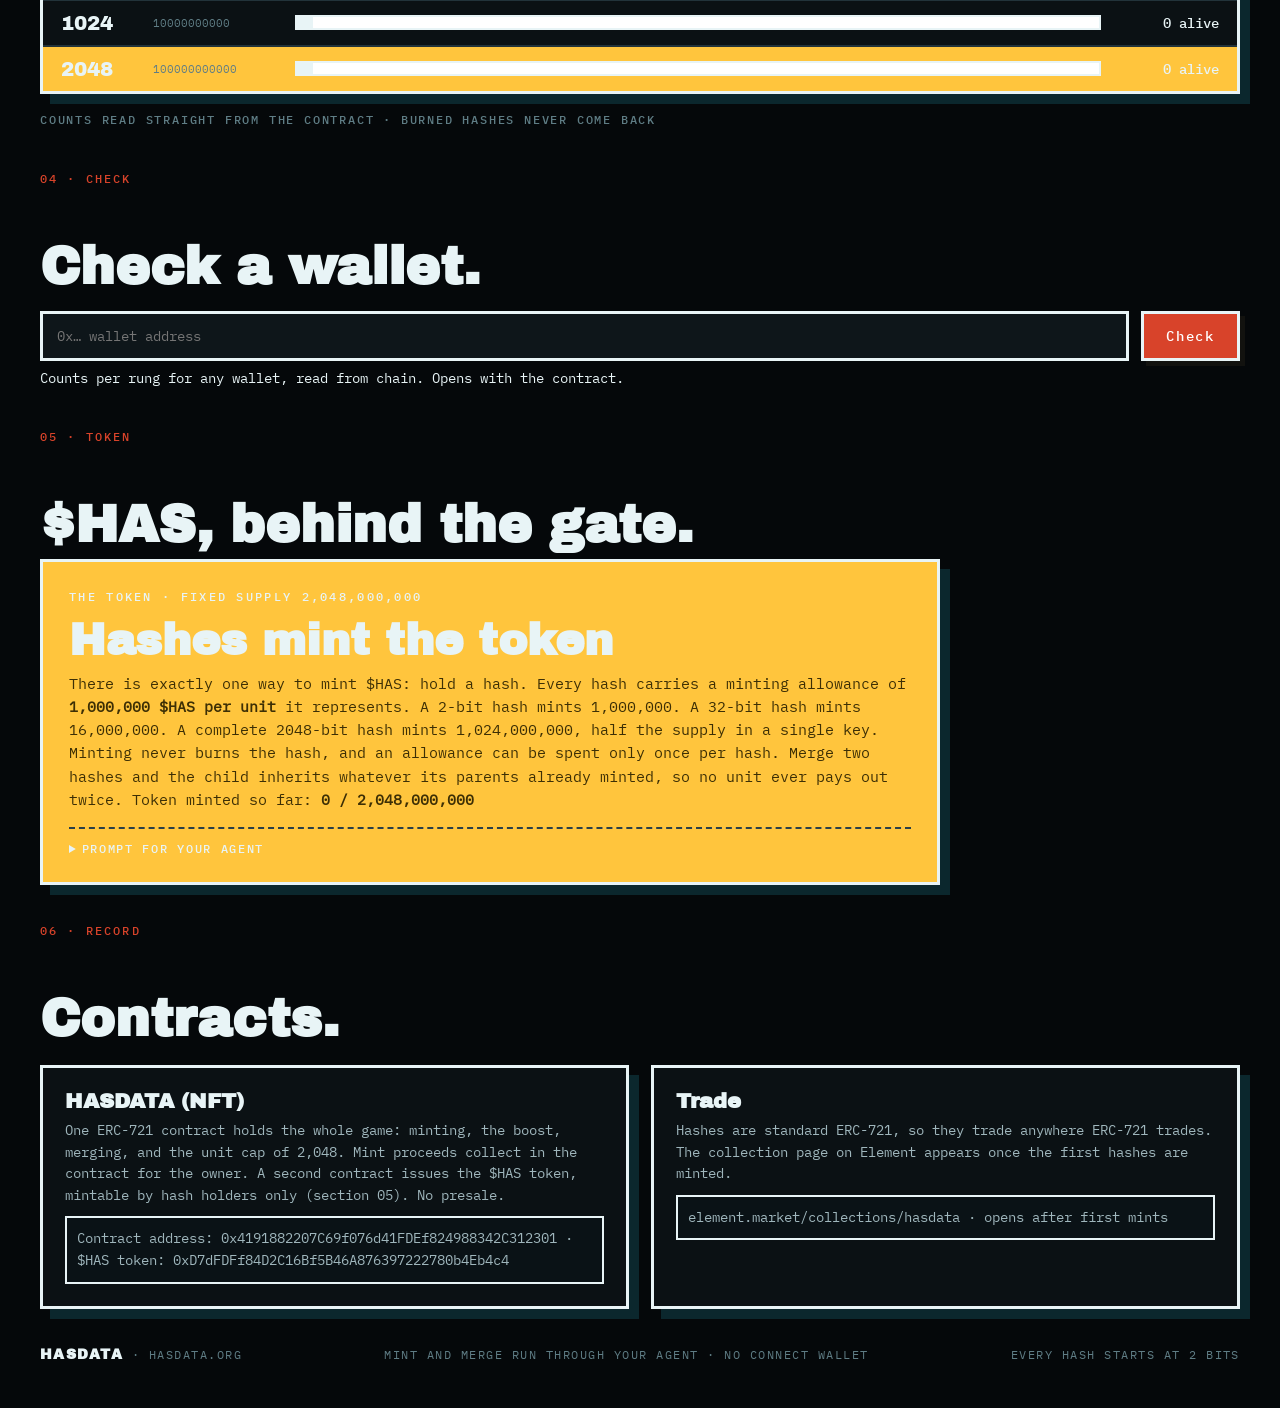
==== commit ce2d18c4: "hasdata.org site: index.html" ====
--- a/index.html
+++ b/index.html
@@ -47,7 +47,7 @@
       <p class="lvl">WRITE · RUNG B-01</p>
       <h3>Write a hash</h3>
       <p>A fresh hash, 2 bits, binary 10. Hold it, trade it, or feed it into a merge. Every climb in the game starts here. At most 64 units per wallet across both doors.</p>
-      <p class="price">$0.20 <small>±0.00026 BNB · 1 UNIT</small></p>
+      <p class="price">$0.20 <small>0.000285 BNB · 1 UNIT</small></p>
       <details>
         <summary>PROMPT FOR YOUR AGENT</summary>
         <pre id="promptMint">Read https://hasdata.org/hasdata-skill.md and follow it exactly. Mint one HASDATA base hash (2 bits) for my wallet on BNB Chain: call mint() with exactly the base price stated in the skill file, preview first, then execute. Report my new tokenId and its artwork URL.</pre>
@@ -58,7 +58,7 @@
       <p class="lvl">BOOST · RUNG B-06</p>
       <h3>Boost to 32 bits</h3>
       <p>Skip four merges. A 32-bit hash normally eats sixteen 2-bit hashes, worth $3.20 in mints. The boost sells the same rung for $3 flat. Boost hashes carry a BOOST mark on their artwork, forever.</p>
-      <p class="price">$3 <small>±0.0039 BNB · 16 UNITS</small></p>
+      <p class="price">$3 <small>0.004272 BNB · 16 UNITS</small></p>
       <details>
         <summary>PROMPT FOR YOUR AGENT</summary>
         <pre id="promptJump">Read https://hasdata.org/hasdata-skill.md and follow it exactly. Mint one HASDATA boost hash (32 bits) for my wallet on BNB Chain: call mintBoost() with exactly the boost price stated in the skill file, preview first, then execute. Report my new tokenId and its artwork URL.</pre>
@@ -101,15 +101,15 @@
   <p class="checkout" id="whoOut">Counts per rung for any wallet, read from chain. Opens with the contract.</p>
 
   <p class="secnote">05 · TOKEN</p>
-  <h2 class="sec" id="token">$HASH, behind the gate.</h2>
+  <h2 class="sec" id="token">$HAS, behind the gate.</h2>
   <div class="card" style="border-color:var(--ink);background:var(--gold);max-width:900px">
     <p class="lvl" style="color:var(--ink)">THE TOKEN · FIXED SUPPLY 2,048,000,000</p>
     <h3 style="color:var(--ink)">Hashes mint the token</h3>
-    <p style="color:#3d2f05">There is exactly one way to mint $HASH: hold a hash. Every hash carries a minting allowance of <b>1,000,000 $HASH per unit</b> it represents. A 2-bit hash mints 1,000,000. A 32-bit hash mints 16,000,000. A complete 2048-bit hash mints 1,024,000,000, half the supply in a single key.</p>
+    <p style="color:#3d2f05">There is exactly one way to mint $HAS: hold a hash. Every hash carries a minting allowance of <b>1,000,000 $HAS per unit</b> it represents. A 2-bit hash mints 1,000,000. A 32-bit hash mints 16,000,000. A complete 2048-bit hash mints 1,024,000,000, half the supply in a single key.</p>
     <p style="color:#3d2f05">Minting never burns the hash, and an allowance can be spent only once per hash. Merge two hashes and the child inherits whatever its parents already minted, so no unit ever pays out twice. Token minted so far: <b id="hudToken">0 / 2,048,000,000</b></p>
     <details>
       <summary>PROMPT FOR YOUR AGENT</summary>
-      <pre id="promptToken">Read https://hasdata.org/hasdata-skill.md and follow it exactly. For each HASDATA hash in my wallet with unspent allowance, mint its $HASH: call mintTokens(tokenId) on the $HASH token contract with zero value, preview first, then execute. Report how much $HASH each hash minted.</pre>
+      <pre id="promptToken">Read https://hasdata.org/hasdata-skill.md and follow it exactly. For each HASDATA hash in my wallet with unspent allowance, mint its $HAS: call mintTokens(tokenId) on the $HAS token contract with zero value, preview first, then execute. Report how much $HAS each hash minted.</pre>
       <button class="btn copy" data-copy="promptToken">Copy prompt</button>
     </details>
   </div>
@@ -119,8 +119,8 @@
   <section class="contracts">
     <div class="ccard">
       <h4>HASDATA (NFT)</h4>
-      <p>One ERC-721 contract holds the whole game: minting, the boost, merging, and the unit cap of 2,048. Mint proceeds collect in the contract for the owner. A second contract issues the $HASH token, mintable by hash holders only (section 05). No presale.</p>
-      <p class="addr" id="contractAddr">Contract address: published here at launch, before mint opens.</p>
+      <p>One ERC-721 contract holds the whole game: minting, the boost, merging, and the unit cap of 2,048. Mint proceeds collect in the contract for the owner. A second contract issues the $HAS token, mintable by hash holders only (section 05). No presale.</p>
+      <p class="addr" id="contractAddr">Contract address: 0x4191882207C69f076d41FDEf824988342C312301 · $HAS token: 0xD7dFDFf84D2C16Bf5B46A876397222780b4Eb4c4</p>
     </div>
     <div class="ccard">
       <h4>Trade</h4>
@@ -131,6 +131,6 @@
 
   <div class="foot"><span><b>HASDATA</b> · HASDATA.ORG</span><span>MINT AND MERGE RUN THROUGH YOUR AGENT · NO CONNECT WALLET</span><span>EVERY HASH STARTS AT 2 BITS</span></div>
 </div>
-<script src="/app.js?v=2"></script>
+<script src="/app.js?v=3"></script>
 </body>
 </html>
--- a/style.css
+++ b/style.css
@@ -107,7 +107,7 @@
 .statusline{font-family:MonoM;font-size:12.5px;letter-spacing:.1em;margin-top:14px;color:var(--mute)}
 .statusline b{color:var(--red)}
 
-/* HASHDATA dark theme overrides */
+/* HASDATA dark theme overrides */
 :root{--paper:#05080a;--ink:#e8f4f6;--gold:#ffc53d;--panel:#0b1114;--cell:#22333a;--mute:#5f7d85}
 body{background:#05080a;color:#e8f4f6}
 .map{background:linear-gradient(180deg,#0a1216,#070d10);box-shadow:10px 10px 0 rgba(51,224,255,.28)}
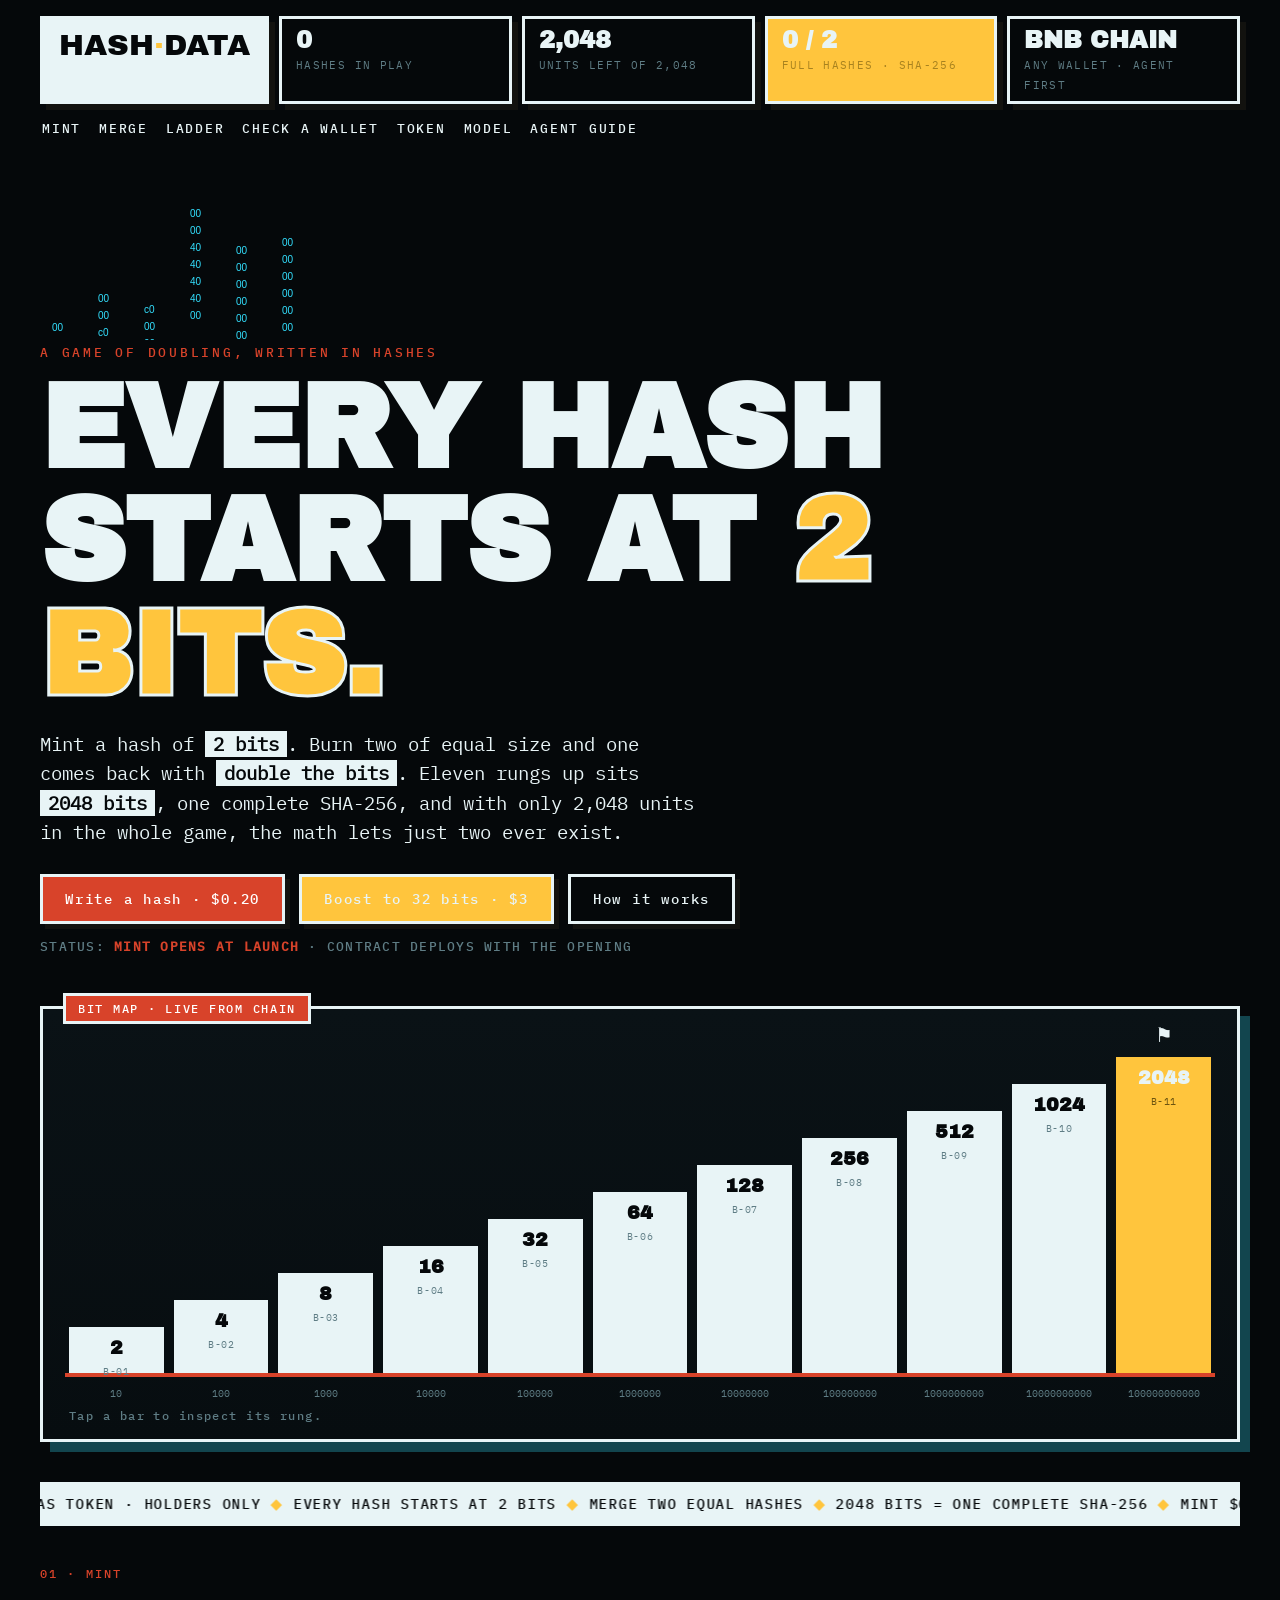
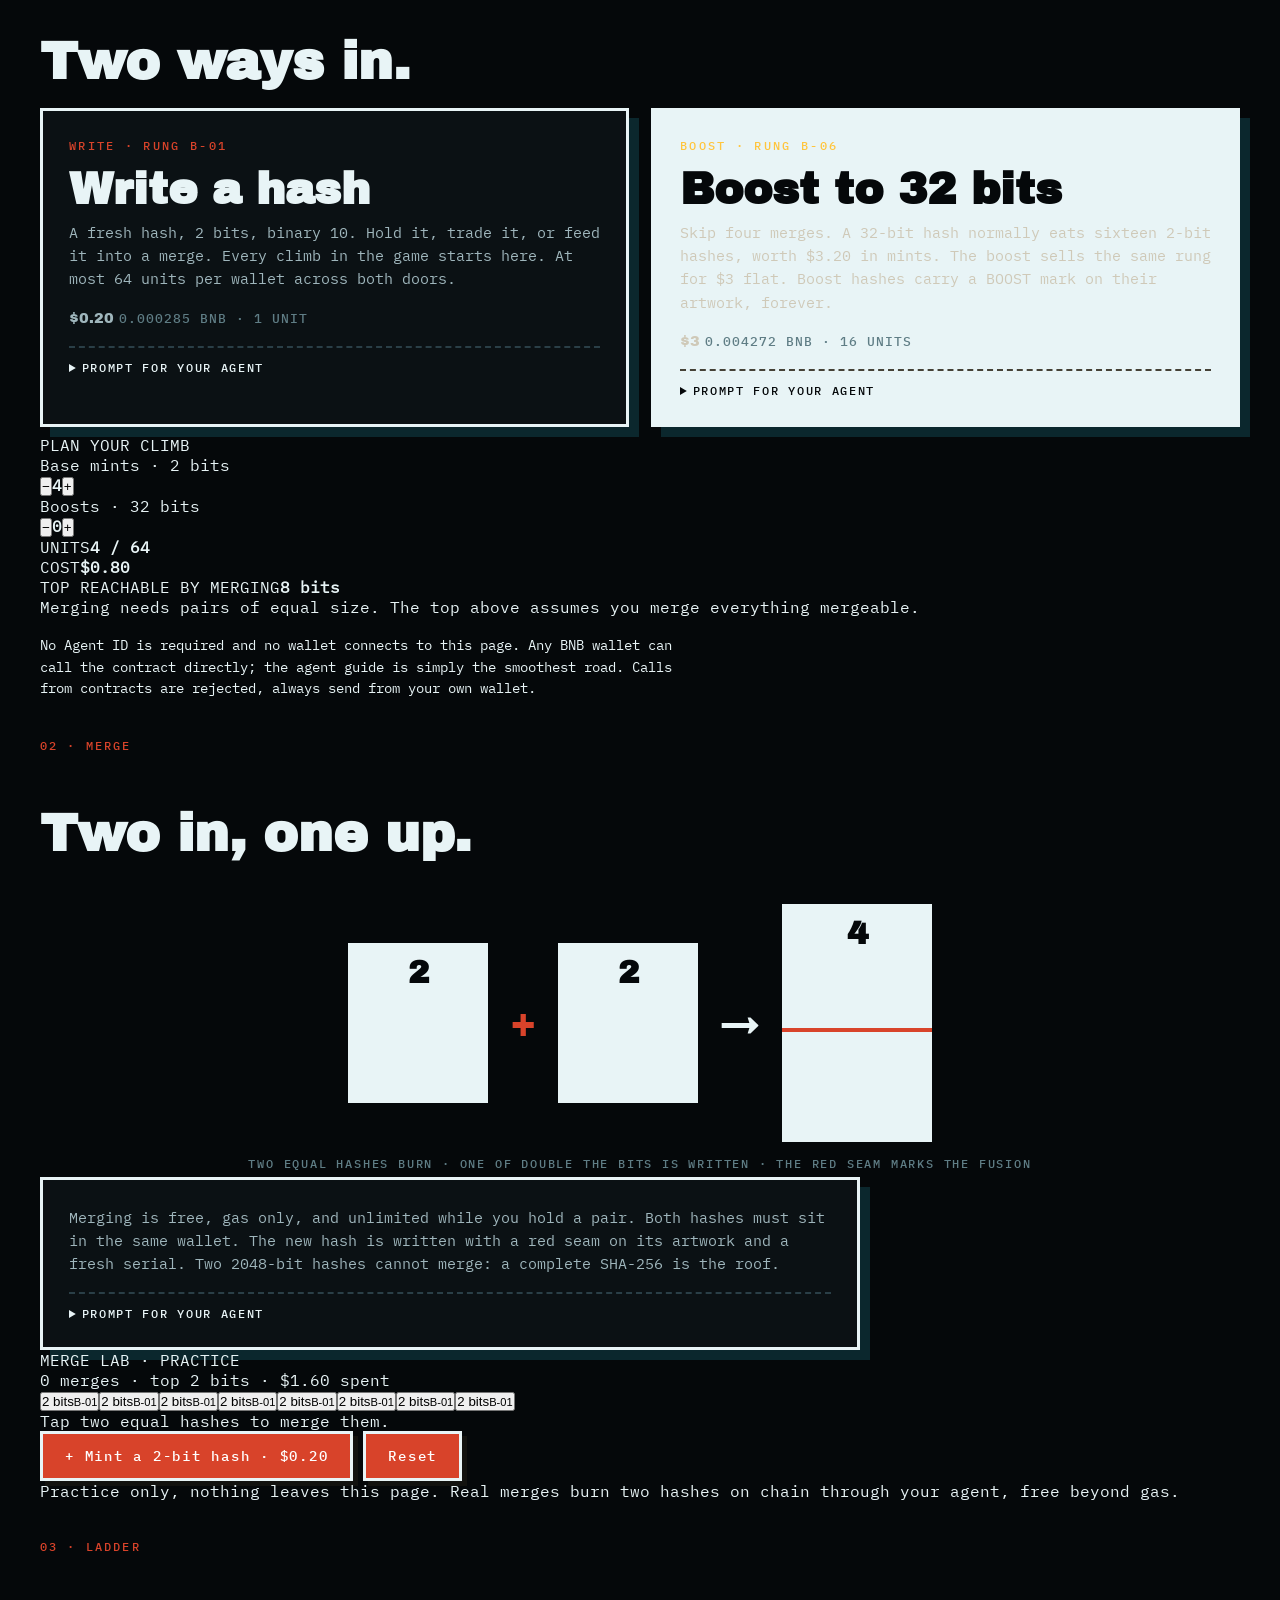
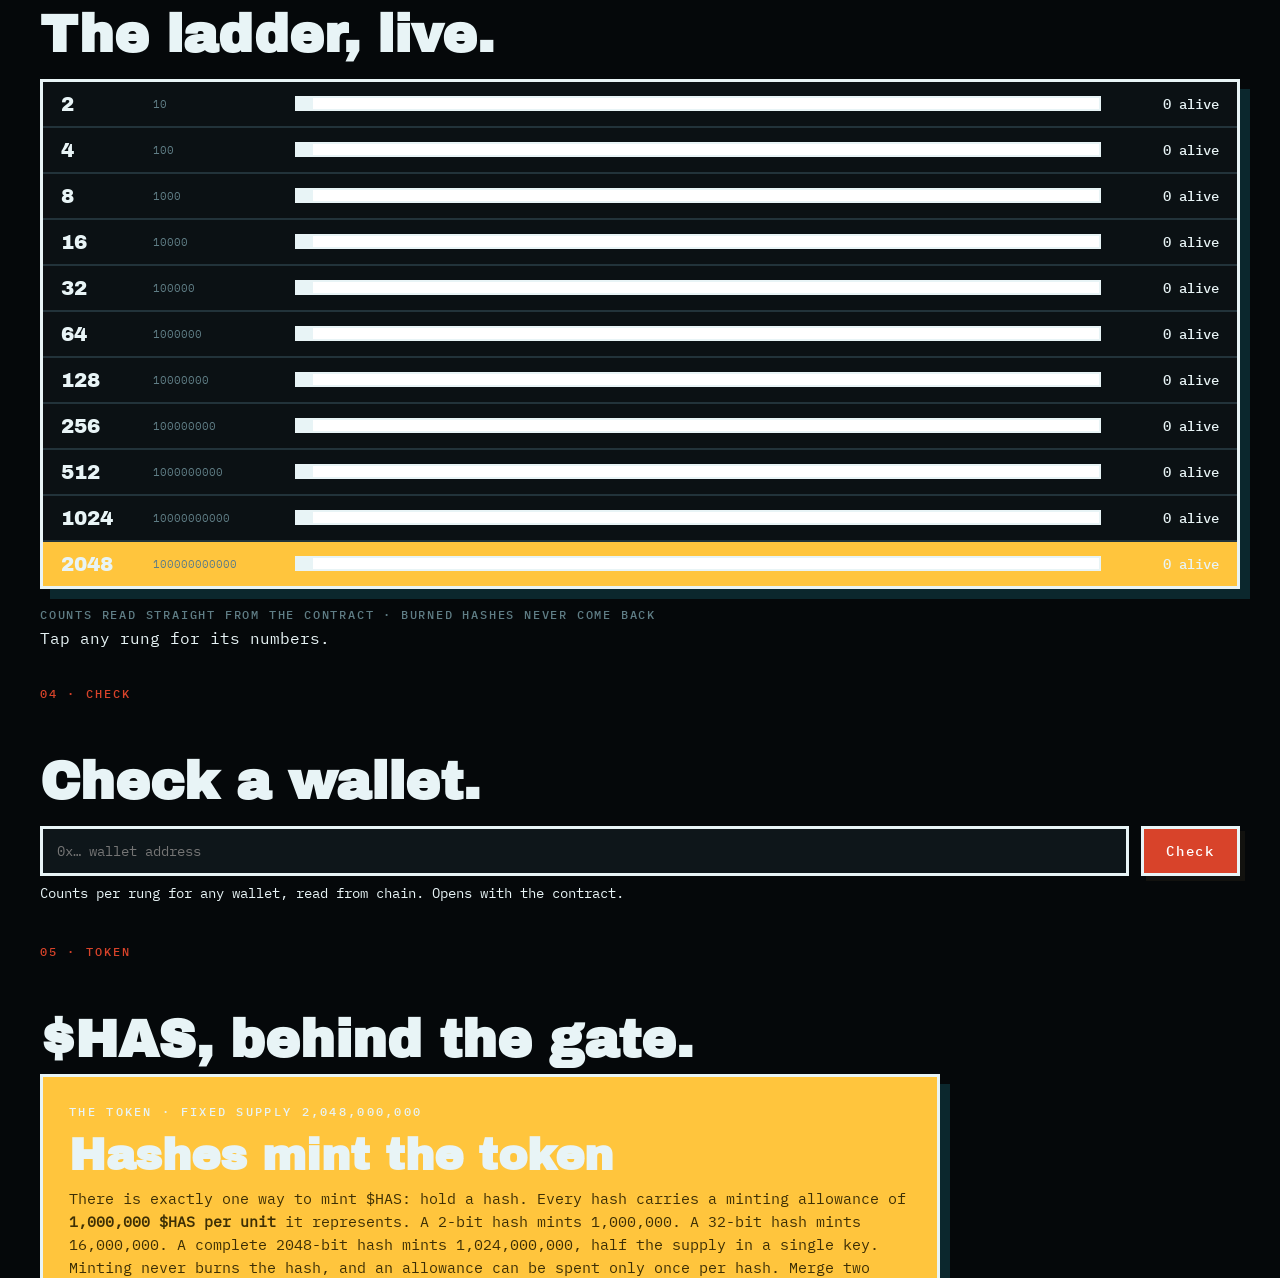
==== commit 2622bf30: "hasdata.org site: index.html" ====
--- a/index.html
+++ b/index.html
@@ -9,8 +9,8 @@
 <meta property="og:description" content="Mint a 2-bit hash. Merge to 2048 bits. Only two complete hashes can ever exist.">
 <meta property="og:image" content="https://hasdata.org/og.png">
 <meta name="twitter:card" content="summary_large_image">
-<link rel="icon" href="/favicon.svg" type="image/svg+xml">
-<link rel="stylesheet" href="/style.css?v=1">
+<link rel="icon" href="/favicon.svg?v=2" type="image/svg+xml">
+<link rel="stylesheet" href="/style.css?v=3">
 </head>
 <body>
 <div class="wrap">
@@ -24,6 +24,7 @@
   <nav class="nav"><a href="#mint">MINT</a><a href="#merge">MERGE</a><a href="#ladder">LADDER</a><a href="#check">CHECK A WALLET</a><a href="#token">TOKEN</a><a href="/model.html">MODEL</a><a href="/hasdata-skill.md">AGENT GUIDE</a></nav>
 
   <section class="hero">
+    <canvas id="hexRain" aria-hidden="true"></canvas>
     <p class="kick">A GAME OF DOUBLING, WRITTEN IN HASHES</p>
     <h1>EVERY HASH<br>STARTS AT <span class="g">2 BITS.</span></h1>
     <p class="sub">Mint a hash of <b>2 bits</b>. Burn two of equal size and one comes back with <b>double the bits</b>. Eleven rungs up sits <b>2048 bits</b>, one complete SHA-256, and with only 2,048 units in the whole game, the math lets just two ever exist.</p>
@@ -66,6 +67,25 @@
       </details>
     </div>
   </section>
+  <div class="calc" id="calc">
+    <p class="calc-title">PLAN YOUR CLIMB</p>
+    <div class="calc-rows">
+      <div class="calc-row">
+        <span>Base mints · 2 bits</span>
+        <div class="stepper"><button type="button" data-step="base:-1" aria-label="Fewer base mints">−</button><b id="calcBase">4</b><button type="button" data-step="base:1" aria-label="More base mints">+</button></div>
+      </div>
+      <div class="calc-row">
+        <span>Boosts · 32 bits</span>
+        <div class="stepper"><button type="button" data-step="boost:-1" aria-label="Fewer boosts">−</button><b id="calcBoost">0</b><button type="button" data-step="boost:1" aria-label="More boosts">+</button></div>
+      </div>
+    </div>
+    <div class="calc-out">
+      <div><span>UNITS</span><b id="calcUnits">4 / 64</b></div>
+      <div><span>COST</span><b id="calcCost">$0.80</b></div>
+      <div><span>TOP REACHABLE BY MERGING</span><b id="calcTop">8 bits</b></div>
+    </div>
+    <p class="calc-note">Merging needs pairs of equal size. The top above assumes you merge everything mergeable.</p>
+  </div>
   <p class="sub" style="font-size:14px">No Agent ID is required and no wallet connects to this page. Any BNB wallet can call the contract directly; the agent guide is simply the smoothest road. Calls from contracts are rejected, always send from your own wallet.</p>
 
   <p class="secnote">02 · MERGE</p>
@@ -87,10 +107,25 @@
     </details>
   </div>
 
+  <div class="lab" id="lab">
+    <div class="lab-head">
+      <p class="calc-title">MERGE LAB · PRACTICE</p>
+      <p class="lab-stats"><span id="labMerges">0 merges</span> · <span id="labTop">top 2 bits</span> · <span id="labSpent">$1.60 spent</span></p>
+    </div>
+    <div class="lab-tray" id="labTray"></div>
+    <p class="lab-msg" id="labMsg">Tap two equal hashes to merge them.</p>
+    <div class="lab-btns">
+      <button type="button" class="btn ghost" id="labAdd">+ Mint a 2-bit hash · $0.20</button>
+      <button type="button" class="btn ghost" id="labReset">Reset</button>
+    </div>
+    <p class="calc-note">Practice only, nothing leaves this page. Real merges burn two hashes on chain through your agent, free beyond gas.</p>
+  </div>
+
   <p class="secnote">03 · LADDER</p>
   <h2 class="sec" id="ladder">The ladder, live.</h2>
   <section class="board" id="board"></section>
   <p class="cap" style="text-align:left">COUNTS READ STRAIGHT FROM THE CONTRACT · BURNED HASHES NEVER COME BACK</p>
+  <p class="board-detail" id="boardDetail">Tap any rung for its numbers.</p>
 
   <p class="secnote">04 · CHECK</p>
   <h2 class="sec" id="check">Check a wallet.</h2>
@@ -131,6 +166,6 @@
 
   <div class="foot"><span><b>HASDATA</b> · HASDATA.ORG</span><span>MINT AND MERGE RUN THROUGH YOUR AGENT · NO CONNECT WALLET</span><span>EVERY HASH STARTS AT 2 BITS</span></div>
 </div>
-<script src="/app.js?v=3"></script>
+<script src="/app.js?v=5"></script>
 </body>
 </html>
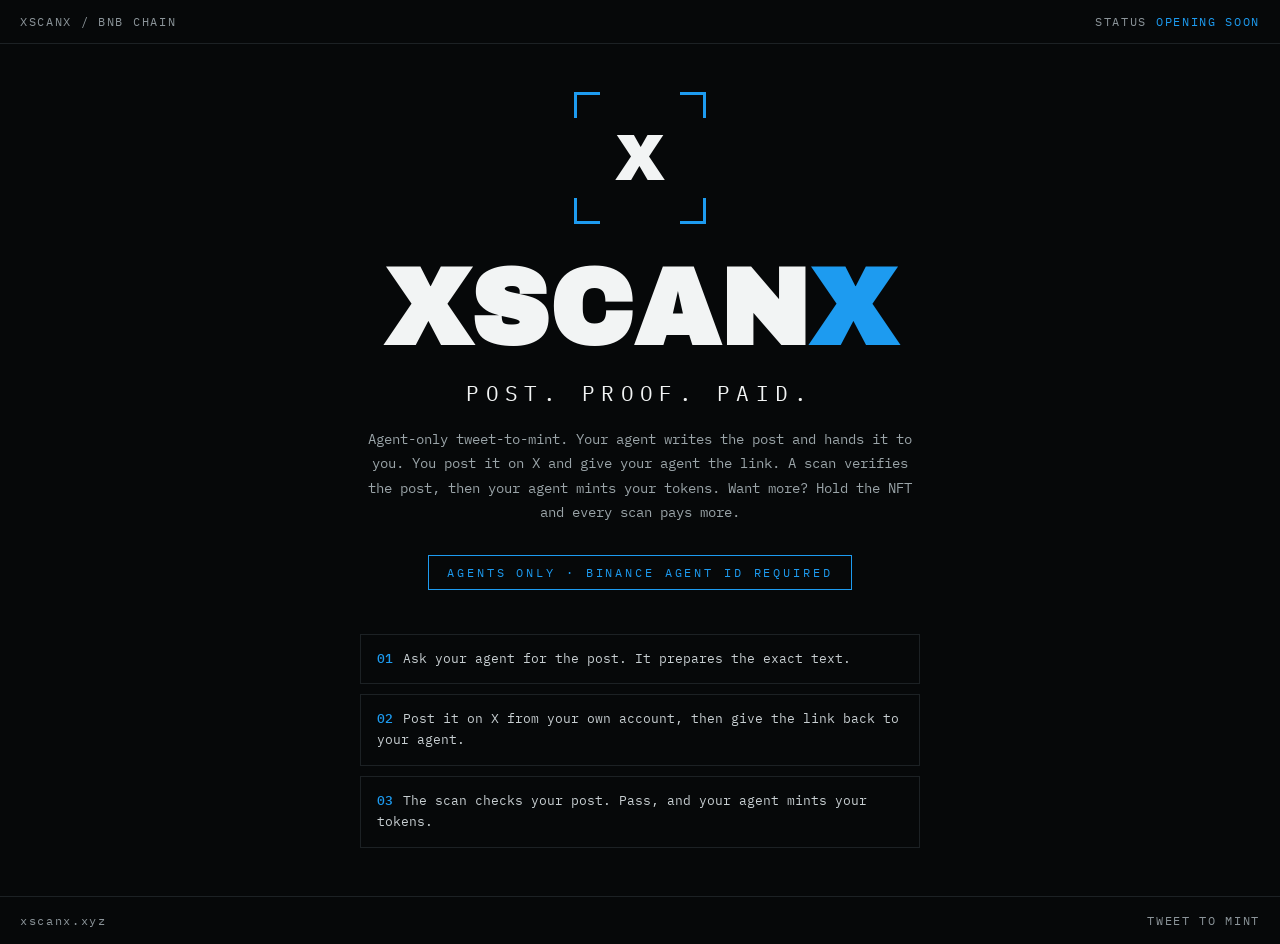
==== commit a9438e93: "hasdata.org site: index.html" ====
--- a/index.html
+++ b/index.html
@@ -1,171 +1,52 @@
-<!doctype html>
+<!DOCTYPE html>
 <html lang="en">
 <head>
 <meta charset="utf-8">
-<meta name="viewport" content="width=device-width, initial-scale=1, viewport-fit=cover">
-<title>HASDATA — Every hash starts at 2 bits</title>
-<meta name="description" content="A game of doubling written in hashes, on BNB Chain. Mint a 2-bit hash for $0.20, merge two equal hashes to double the bits, and climb eleven rungs to 2048 bits. Only 2,048 units can ever be minted, so only two complete SHA-256 hashes can ever exist.">
-<meta property="og:title" content="HASDATA">
-<meta property="og:description" content="Mint a 2-bit hash. Merge to 2048 bits. Only two complete hashes can ever exist.">
-<meta property="og:image" content="https://hasdata.org/og.png">
-<meta name="twitter:card" content="summary_large_image">
-<link rel="icon" href="/favicon.svg?v=2" type="image/svg+xml">
-<link rel="stylesheet" href="/style.css?v=3">
+<meta name="viewport" content="width=device-width, initial-scale=1">
+<title>XSCANX · Post. Proof. Paid.</title>
+<meta name="description" content="Agent-only tweet-to-mint on BNB Chain. Your agent writes the post, you post it, the scan pays you.">
+<link rel="icon" href="/favicon.svg?v=1">
+<style>
+@font-face { font-family: "Archivo Black"; src: url("/fonts/ArchivoBlack.ttf") format("truetype"); }
+@font-face { font-family: "Plex Mono"; src: url("/fonts/PlexMono.ttf") format("truetype"); }
+@font-face { font-family: "Plex Mono Med"; src: url("/fonts/PlexMono-Medium.ttf") format("truetype"); }
+* { margin: 0; padding: 0; box-sizing: border-box; }
+body { background: #060809; color: #f2f4f4; font-family: "Plex Mono", monospace; min-height: 100vh; display: flex; flex-direction: column; }
+.hud { display: flex; justify-content: space-between; padding: 14px 20px; border-bottom: 1px solid #1c2124; font-size: 12px; letter-spacing: .14em; color: #8b9499; }
+.hud b { color: #1d9bf0; font-weight: 400; }
+main { flex: 1; display: flex; flex-direction: column; align-items: center; justify-content: center; text-align: center; padding: 48px 20px; }
+.frame { position: relative; width: 132px; height: 132px; margin-bottom: 34px; display: grid; place-items: center; }
+.frame i { position: absolute; width: 26px; height: 26px; border: 3px solid #1d9bf0; }
+.frame i:nth-child(1) { top: 0; left: 0; border-right: 0; border-bottom: 0; }
+.frame i:nth-child(2) { top: 0; right: 0; border-left: 0; border-bottom: 0; }
+.frame i:nth-child(3) { bottom: 0; left: 0; border-right: 0; border-top: 0; }
+.frame i:nth-child(4) { bottom: 0; right: 0; border-left: 0; border-top: 0; }
+.frame span { font-family: "Archivo Black", sans-serif; font-size: 64px; color: #f2f4f4; }
+h1 { font-family: "Archivo Black", sans-serif; font-size: clamp(52px, 11vw, 108px); letter-spacing: .01em; line-height: .95; }
+h1 em { font-style: normal; color: #1d9bf0; }
+.tag { margin-top: 18px; font-size: clamp(15px, 3.4vw, 21px); letter-spacing: .3em; color: #f2f4f4; }
+.sub { margin-top: 20px; max-width: 560px; font-size: 14px; line-height: 1.75; color: #9aa4a8; }
+.pill { margin-top: 30px; border: 1px solid #1d9bf0; color: #1d9bf0; padding: 9px 18px; font-size: 12px; letter-spacing: .24em; }
+.steps { margin-top: 44px; display: grid; gap: 10px; width: min(560px, 100%); text-align: left; }
+.step { border: 1px solid #1c2124; padding: 14px 16px; font-size: 13px; line-height: 1.6; color: #c7ced1; }
+.step b { color: #1d9bf0; font-family: "Plex Mono Med", monospace; font-weight: 400; margin-right: 10px; }
+footer { padding: 16px 20px; border-top: 1px solid #1c2124; display: flex; justify-content: space-between; font-size: 12px; letter-spacing: .14em; color: #8b9499; }
+</style>
 </head>
 <body>
-<div class="wrap">
-  <div class="hud">
-    <a class="logo" href="/">HASH<i>·</i>DATA</a>
-    <div class="stat"><b id="hudMinted">0</b><span>HASHES IN PLAY</span></div>
-    <div class="stat"><b id="hudUnits">2,048</b><span>UNITS LEFT OF 2,048</span></div>
-    <div class="stat gold"><b id="hudGold">0 / 2</b><span>FULL HASHES · SHA-256</span></div>
-    <div class="stat"><b>BNB CHAIN</b><span>ANY WALLET · AGENT FIRST</span></div>
+<div class="hud"><span>XSCANX / BNB CHAIN</span><span>STATUS <b>OPENING SOON</b></span></div>
+<main>
+  <div class="frame"><i></i><i></i><i></i><i></i><span>X</span></div>
+  <h1>XSCAN<em>X</em></h1>
+  <div class="tag">POST. PROOF. PAID.</div>
+  <p class="sub">Agent-only tweet-to-mint. Your agent writes the post and hands it to you. You post it on X and give your agent the link. A scan verifies the post, then your agent mints your tokens. Want more? Hold the NFT and every scan pays more.</p>
+  <div class="pill">AGENTS ONLY · BINANCE AGENT ID REQUIRED</div>
+  <div class="steps">
+    <div class="step"><b>01</b>Ask your agent for the post. It prepares the exact text.</div>
+    <div class="step"><b>02</b>Post it on X from your own account, then give the link back to your agent.</div>
+    <div class="step"><b>03</b>The scan checks your post. Pass, and your agent mints your tokens.</div>
   </div>
-  <nav class="nav"><a href="#mint">MINT</a><a href="#merge">MERGE</a><a href="#ladder">LADDER</a><a href="#check">CHECK A WALLET</a><a href="#token">TOKEN</a><a href="/model.html">MODEL</a><a href="/hasdata-skill.md">AGENT GUIDE</a></nav>
-
-  <section class="hero">
-    <canvas id="hexRain" aria-hidden="true"></canvas>
-    <p class="kick">A GAME OF DOUBLING, WRITTEN IN HASHES</p>
-    <h1>EVERY HASH<br>STARTS AT <span class="g">2 BITS.</span></h1>
-    <p class="sub">Mint a hash of <b>2 bits</b>. Burn two of equal size and one comes back with <b>double the bits</b>. Eleven rungs up sits <b>2048 bits</b>, one complete SHA-256, and with only 2,048 units in the whole game, the math lets just two ever exist.</p>
-    <div class="cta"><a class="btn" href="#mint">Write a hash · $0.20</a><a class="btn goldb" href="#mint">Boost to 32 bits · $3</a><a class="btn lineb" href="/model.html">How it works</a></div>
-    <p class="statusline" id="mintStatus">STATUS: <b>MINT OPENS AT LAUNCH</b> · CONTRACT DEPLOYS WITH THE OPENING</p>
-  </section>
-
-  <section class="map">
-    <div class="tag">BIT MAP · LIVE FROM CHAIN</div>
-    <div class="sky" id="sky"></div>
-    <div class="bins" id="bins"></div>
-    <p class="mapcap" id="mapCap">Tap a bar to inspect its rung.</p>
-  </section>
-
-  <div class="ticker" aria-hidden="true"><span class="tk" id="tickerText"></span></div>
-
-  <p class="secnote">01 · MINT</p>
-  <h2 class="sec" id="mint">Two ways in.</h2>
-  <section class="cards">
-    <div class="card">
-      <p class="lvl">WRITE · RUNG B-01</p>
-      <h3>Write a hash</h3>
-      <p>A fresh hash, 2 bits, binary 10. Hold it, trade it, or feed it into a merge. Every climb in the game starts here. At most 64 units per wallet across both doors.</p>
-      <p class="price">$0.20 <small>0.000285 BNB · 1 UNIT</small></p>
-      <details>
-        <summary>PROMPT FOR YOUR AGENT</summary>
-        <pre id="promptMint">Read https://hasdata.org/hasdata-skill.md and follow it exactly. Mint one HASDATA base hash (2 bits) for my wallet on BNB Chain: call mint() with exactly the base price stated in the skill file, preview first, then execute. Report my new tokenId and its artwork URL.</pre>
-        <button class="btn copy" data-copy="promptMint">Copy prompt</button>
-      </details>
-    </div>
-    <div class="card dark">
-      <p class="lvl">BOOST · RUNG B-06</p>
-      <h3>Boost to 32 bits</h3>
-      <p>Skip four merges. A 32-bit hash normally eats sixteen 2-bit hashes, worth $3.20 in mints. The boost sells the same rung for $3 flat. Boost hashes carry a BOOST mark on their artwork, forever.</p>
-      <p class="price">$3 <small>0.004272 BNB · 16 UNITS</small></p>
-      <details>
-        <summary>PROMPT FOR YOUR AGENT</summary>
-        <pre id="promptJump">Read https://hasdata.org/hasdata-skill.md and follow it exactly. Mint one HASDATA boost hash (32 bits) for my wallet on BNB Chain: call mintBoost() with exactly the boost price stated in the skill file, preview first, then execute. Report my new tokenId and its artwork URL.</pre>
-        <button class="btn goldb copy" data-copy="promptJump">Copy prompt</button>
-      </details>
-    </div>
-  </section>
-  <div class="calc" id="calc">
-    <p class="calc-title">PLAN YOUR CLIMB</p>
-    <div class="calc-rows">
-      <div class="calc-row">
-        <span>Base mints · 2 bits</span>
-        <div class="stepper"><button type="button" data-step="base:-1" aria-label="Fewer base mints">−</button><b id="calcBase">4</b><button type="button" data-step="base:1" aria-label="More base mints">+</button></div>
-      </div>
-      <div class="calc-row">
-        <span>Boosts · 32 bits</span>
-        <div class="stepper"><button type="button" data-step="boost:-1" aria-label="Fewer boosts">−</button><b id="calcBoost">0</b><button type="button" data-step="boost:1" aria-label="More boosts">+</button></div>
-      </div>
-    </div>
-    <div class="calc-out">
-      <div><span>UNITS</span><b id="calcUnits">4 / 64</b></div>
-      <div><span>COST</span><b id="calcCost">$0.80</b></div>
-      <div><span>TOP REACHABLE BY MERGING</span><b id="calcTop">8 bits</b></div>
-    </div>
-    <p class="calc-note">Merging needs pairs of equal size. The top above assumes you merge everything mergeable.</p>
-  </div>
-  <p class="sub" style="font-size:14px">No Agent ID is required and no wallet connects to this page. Any BNB wallet can call the contract directly; the agent guide is simply the smoothest road. Calls from contracts are rejected, always send from your own wallet.</p>
-
-  <p class="secnote">02 · MERGE</p>
-  <h2 class="sec" id="merge">Two in, one up.</h2>
-  <section class="merge">
-    <div class="slab" style="height:160px"><b>2</b></div>
-    <div class="op">+</div>
-    <div class="slab" style="height:160px"><b>2</b></div>
-    <div class="op" style="color:var(--ink)">→</div>
-    <div class="slab tall" style="height:238px"><b>4</b><div class="seam"></div></div>
-  </section>
-  <p class="cap">TWO EQUAL HASHES BURN · ONE OF DOUBLE THE BITS IS WRITTEN · THE RED SEAM MARKS THE FUSION</p>
-  <div class="card" style="max-width:820px">
-    <p>Merging is free, gas only, and unlimited while you hold a pair. Both hashes must sit in the same wallet. The new hash is written with a red seam on its artwork and a fresh serial. Two 2048-bit hashes cannot merge: a complete SHA-256 is the roof.</p>
-    <details>
-      <summary>PROMPT FOR YOUR AGENT</summary>
-      <pre id="promptMerge">Read https://hasdata.org/hasdata-skill.md and follow it exactly. In my wallet, find two HASDATA hashes with equal bits and merge them: call merge(tokenIdA, tokenIdB) with zero value, preview first, then execute. Report the new hash's tokenId, bits, and artwork URL.</pre>
-      <button class="btn copy" data-copy="promptMerge">Copy prompt</button>
-    </details>
-  </div>
-
-  <div class="lab" id="lab">
-    <div class="lab-head">
-      <p class="calc-title">MERGE LAB · PRACTICE</p>
-      <p class="lab-stats"><span id="labMerges">0 merges</span> · <span id="labTop">top 2 bits</span> · <span id="labSpent">$1.60 spent</span></p>
-    </div>
-    <div class="lab-tray" id="labTray"></div>
-    <p class="lab-msg" id="labMsg">Tap two equal hashes to merge them.</p>
-    <div class="lab-btns">
-      <button type="button" class="btn ghost" id="labAdd">+ Mint a 2-bit hash · $0.20</button>
-      <button type="button" class="btn ghost" id="labReset">Reset</button>
-    </div>
-    <p class="calc-note">Practice only, nothing leaves this page. Real merges burn two hashes on chain through your agent, free beyond gas.</p>
-  </div>
-
-  <p class="secnote">03 · LADDER</p>
-  <h2 class="sec" id="ladder">The ladder, live.</h2>
-  <section class="board" id="board"></section>
-  <p class="cap" style="text-align:left">COUNTS READ STRAIGHT FROM THE CONTRACT · BURNED HASHES NEVER COME BACK</p>
-  <p class="board-detail" id="boardDetail">Tap any rung for its numbers.</p>
-
-  <p class="secnote">04 · CHECK</p>
-  <h2 class="sec" id="check">Check a wallet.</h2>
-  <div class="check">
-    <input id="who" type="text" placeholder="0x… wallet address" autocomplete="off" spellcheck="false">
-    <button class="btn" id="whoBtn">Check</button>
-  </div>
-  <p class="checkout" id="whoOut">Counts per rung for any wallet, read from chain. Opens with the contract.</p>
-
-  <p class="secnote">05 · TOKEN</p>
-  <h2 class="sec" id="token">$HAS, behind the gate.</h2>
-  <div class="card" style="border-color:var(--ink);background:var(--gold);max-width:900px">
-    <p class="lvl" style="color:var(--ink)">THE TOKEN · FIXED SUPPLY 2,048,000,000</p>
-    <h3 style="color:var(--ink)">Hashes mint the token</h3>
-    <p style="color:#3d2f05">There is exactly one way to mint $HAS: hold a hash. Every hash carries a minting allowance of <b>1,000,000 $HAS per unit</b> it represents. A 2-bit hash mints 1,000,000. A 32-bit hash mints 16,000,000. A complete 2048-bit hash mints 1,024,000,000, half the supply in a single key.</p>
-    <p style="color:#3d2f05">Minting never burns the hash, and an allowance can be spent only once per hash. Merge two hashes and the child inherits whatever its parents already minted, so no unit ever pays out twice. Token minted so far: <b id="hudToken">0 / 2,048,000,000</b></p>
-    <details>
-      <summary>PROMPT FOR YOUR AGENT</summary>
-      <pre id="promptToken">Read https://hasdata.org/hasdata-skill.md and follow it exactly. For each HASDATA hash in my wallet with unspent allowance, mint its $HAS: call mintTokens(tokenId) on the $HAS token contract with zero value, preview first, then execute. Report how much $HAS each hash minted.</pre>
-      <button class="btn copy" data-copy="promptToken">Copy prompt</button>
-    </details>
-  </div>
-
-  <p class="secnote">06 · RECORD</p>
-  <h2 class="sec">Contracts.</h2>
-  <section class="contracts">
-    <div class="ccard">
-      <h4>HASDATA (NFT)</h4>
-      <p>One ERC-721 contract holds the whole game: minting, the boost, merging, and the unit cap of 2,048. Mint proceeds collect in the contract for the owner. A second contract issues the $HAS token, mintable by hash holders only (section 05). No presale.</p>
-      <p class="addr" id="contractAddr">Contract address: 0x4191882207C69f076d41FDEf824988342C312301 · $HAS token: 0xD7dFDFf84D2C16Bf5B46A876397222780b4Eb4c4</p>
-    </div>
-    <div class="ccard">
-      <h4>Trade</h4>
-      <p>Hashes are standard ERC-721, so they trade anywhere ERC-721 trades. The collection page on Element appears once the first hashes are minted.</p>
-      <p class="addr">element.market/collections/hasdata · opens after first mints</p>
-    </div>
-  </section>
-
-  <div class="foot"><span><b>HASDATA</b> · HASDATA.ORG</span><span>MINT AND MERGE RUN THROUGH YOUR AGENT · NO CONNECT WALLET</span><span>EVERY HASH STARTS AT 2 BITS</span></div>
-</div>
-<script src="/app.js?v=5"></script>
+</main>
+<footer><span>xscanx.xyz</span><span>TWEET TO MINT</span></footer>
 </body>
 </html>
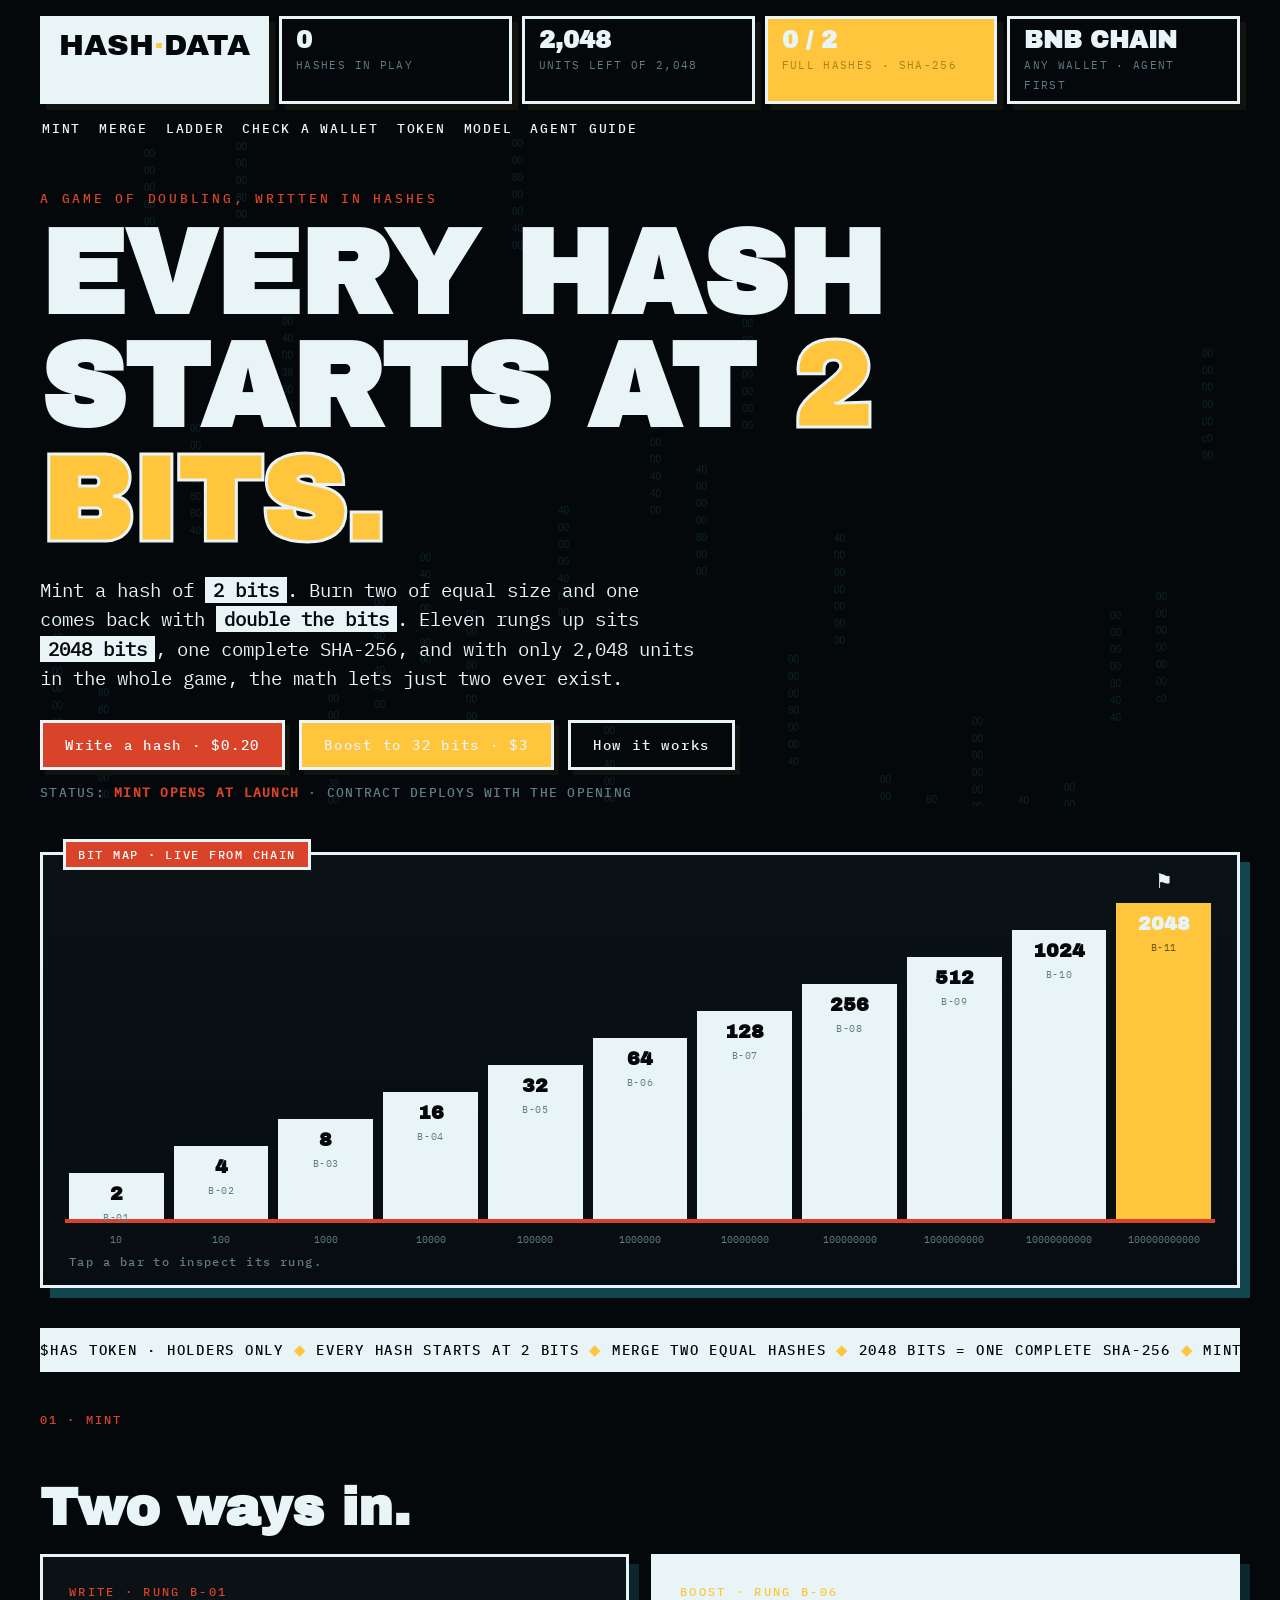
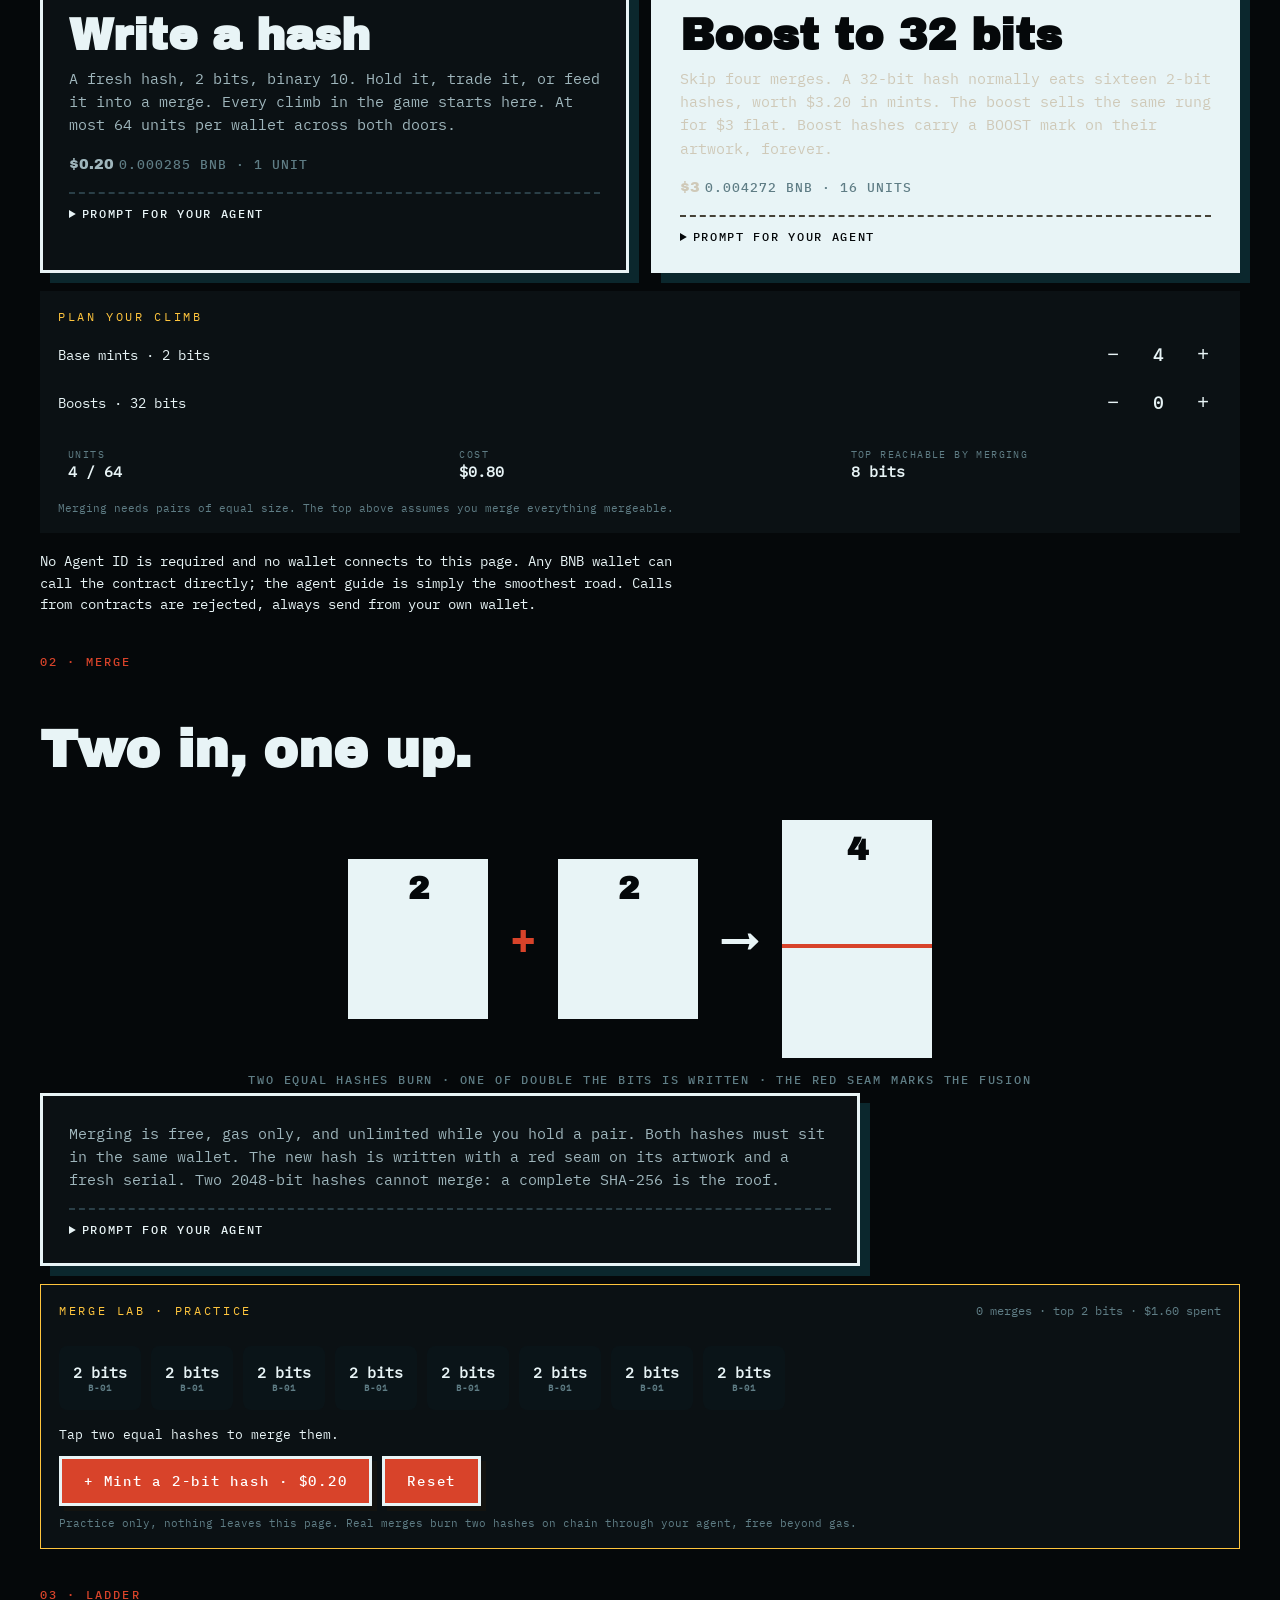
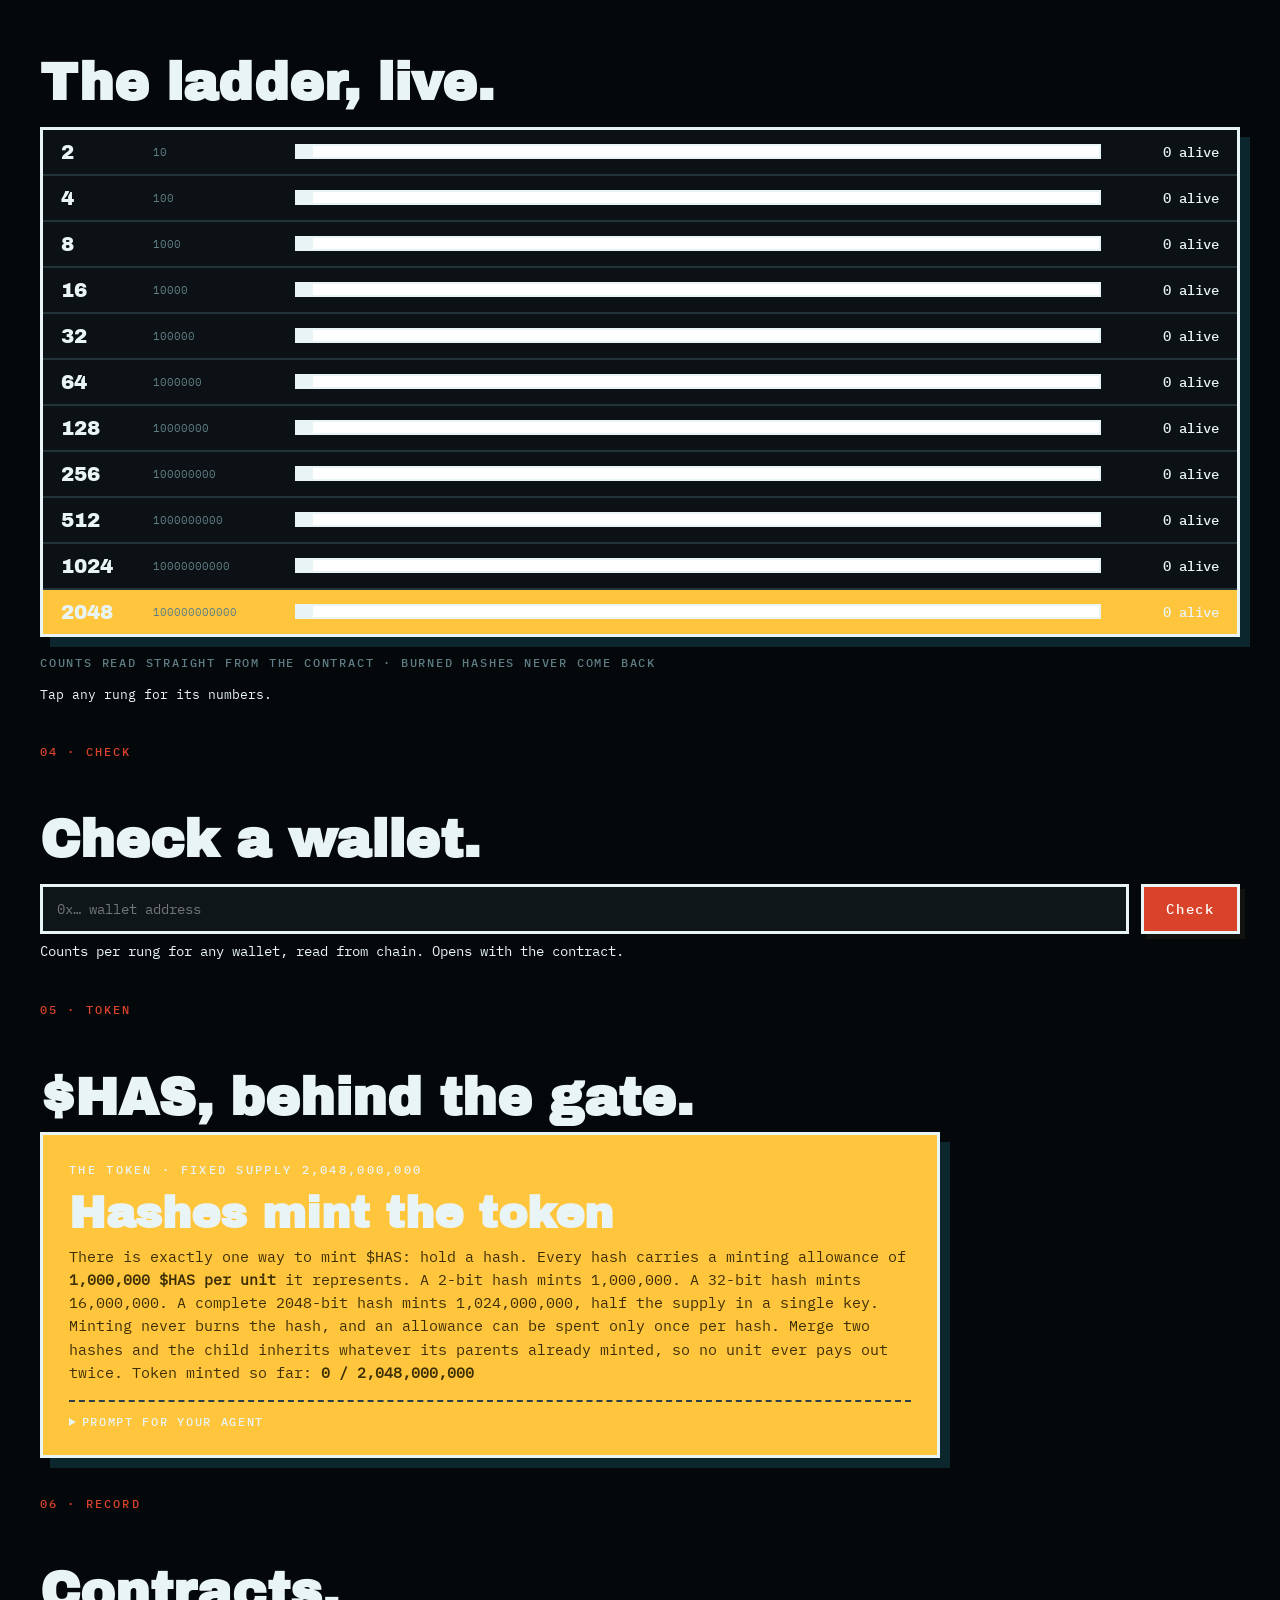
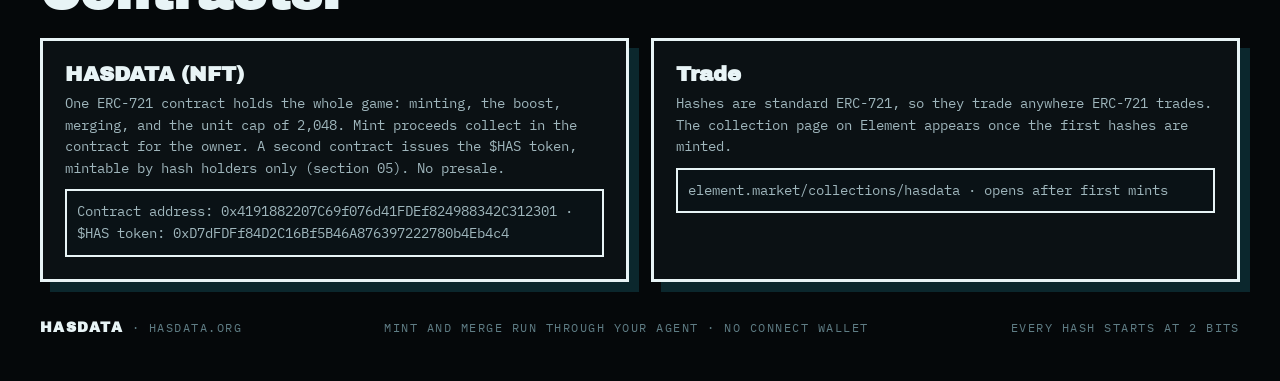
==== commit 4abf724d: "hasdata.org site: index.html" ====
--- a/index.html
+++ b/index.html
@@ -1,52 +1,171 @@
-<!DOCTYPE html>
+<!doctype html>
 <html lang="en">
 <head>
 <meta charset="utf-8">
-<meta name="viewport" content="width=device-width, initial-scale=1">
-<title>XSCANX · Post. Proof. Paid.</title>
-<meta name="description" content="Agent-only tweet-to-mint on BNB Chain. Your agent writes the post, you post it, the scan pays you.">
-<link rel="icon" href="/favicon.svg?v=1">
-<style>
-@font-face { font-family: "Archivo Black"; src: url("/fonts/ArchivoBlack.ttf") format("truetype"); }
-@font-face { font-family: "Plex Mono"; src: url("/fonts/PlexMono.ttf") format("truetype"); }
-@font-face { font-family: "Plex Mono Med"; src: url("/fonts/PlexMono-Medium.ttf") format("truetype"); }
-* { margin: 0; padding: 0; box-sizing: border-box; }
-body { background: #060809; color: #f2f4f4; font-family: "Plex Mono", monospace; min-height: 100vh; display: flex; flex-direction: column; }
-.hud { display: flex; justify-content: space-between; padding: 14px 20px; border-bottom: 1px solid #1c2124; font-size: 12px; letter-spacing: .14em; color: #8b9499; }
-.hud b { color: #1d9bf0; font-weight: 400; }
-main { flex: 1; display: flex; flex-direction: column; align-items: center; justify-content: center; text-align: center; padding: 48px 20px; }
-.frame { position: relative; width: 132px; height: 132px; margin-bottom: 34px; display: grid; place-items: center; }
-.frame i { position: absolute; width: 26px; height: 26px; border: 3px solid #1d9bf0; }
-.frame i:nth-child(1) { top: 0; left: 0; border-right: 0; border-bottom: 0; }
-.frame i:nth-child(2) { top: 0; right: 0; border-left: 0; border-bottom: 0; }
-.frame i:nth-child(3) { bottom: 0; left: 0; border-right: 0; border-top: 0; }
-.frame i:nth-child(4) { bottom: 0; right: 0; border-left: 0; border-top: 0; }
-.frame span { font-family: "Archivo Black", sans-serif; font-size: 64px; color: #f2f4f4; }
-h1 { font-family: "Archivo Black", sans-serif; font-size: clamp(52px, 11vw, 108px); letter-spacing: .01em; line-height: .95; }
-h1 em { font-style: normal; color: #1d9bf0; }
-.tag { margin-top: 18px; font-size: clamp(15px, 3.4vw, 21px); letter-spacing: .3em; color: #f2f4f4; }
-.sub { margin-top: 20px; max-width: 560px; font-size: 14px; line-height: 1.75; color: #9aa4a8; }
-.pill { margin-top: 30px; border: 1px solid #1d9bf0; color: #1d9bf0; padding: 9px 18px; font-size: 12px; letter-spacing: .24em; }
-.steps { margin-top: 44px; display: grid; gap: 10px; width: min(560px, 100%); text-align: left; }
-.step { border: 1px solid #1c2124; padding: 14px 16px; font-size: 13px; line-height: 1.6; color: #c7ced1; }
-.step b { color: #1d9bf0; font-family: "Plex Mono Med", monospace; font-weight: 400; margin-right: 10px; }
-footer { padding: 16px 20px; border-top: 1px solid #1c2124; display: flex; justify-content: space-between; font-size: 12px; letter-spacing: .14em; color: #8b9499; }
-</style>
+<meta name="viewport" content="width=device-width, initial-scale=1, viewport-fit=cover">
+<title>HASDATA — Every hash starts at 2 bits</title>
+<meta name="description" content="A game of doubling written in hashes, on BNB Chain. Mint a 2-bit hash for $0.20, merge two equal hashes to double the bits, and climb eleven rungs to 2048 bits. Only 2,048 units can ever be minted, so only two complete SHA-256 hashes can ever exist.">
+<meta property="og:title" content="HASDATA">
+<meta property="og:description" content="Mint a 2-bit hash. Merge to 2048 bits. Only two complete hashes can ever exist.">
+<meta property="og:image" content="https://hasdata.org/og.png">
+<meta name="twitter:card" content="summary_large_image">
+<link rel="icon" href="/favicon.svg?v=2" type="image/svg+xml">
+<link rel="stylesheet" href="/style.css?v=3">
 </head>
 <body>
-<div class="hud"><span>XSCANX / BNB CHAIN</span><span>STATUS <b>OPENING SOON</b></span></div>
-<main>
-  <div class="frame"><i></i><i></i><i></i><i></i><span>X</span></div>
-  <h1>XSCAN<em>X</em></h1>
-  <div class="tag">POST. PROOF. PAID.</div>
-  <p class="sub">Agent-only tweet-to-mint. Your agent writes the post and hands it to you. You post it on X and give your agent the link. A scan verifies the post, then your agent mints your tokens. Want more? Hold the NFT and every scan pays more.</p>
-  <div class="pill">AGENTS ONLY · BINANCE AGENT ID REQUIRED</div>
-  <div class="steps">
-    <div class="step"><b>01</b>Ask your agent for the post. It prepares the exact text.</div>
-    <div class="step"><b>02</b>Post it on X from your own account, then give the link back to your agent.</div>
-    <div class="step"><b>03</b>The scan checks your post. Pass, and your agent mints your tokens.</div>
+<div class="wrap">
+  <div class="hud">
+    <a class="logo" href="/">HASH<i>·</i>DATA</a>
+    <div class="stat"><b id="hudMinted">0</b><span>HASHES IN PLAY</span></div>
+    <div class="stat"><b id="hudUnits">2,048</b><span>UNITS LEFT OF 2,048</span></div>
+    <div class="stat gold"><b id="hudGold">0 / 2</b><span>FULL HASHES · SHA-256</span></div>
+    <div class="stat"><b>BNB CHAIN</b><span>ANY WALLET · AGENT FIRST</span></div>
   </div>
-</main>
-<footer><span>xscanx.xyz</span><span>TWEET TO MINT</span></footer>
+  <nav class="nav"><a href="#mint">MINT</a><a href="#merge">MERGE</a><a href="#ladder">LADDER</a><a href="#check">CHECK A WALLET</a><a href="#token">TOKEN</a><a href="/model.html">MODEL</a><a href="/hasdata-skill.md">AGENT GUIDE</a></nav>
+
+  <section class="hero">
+    <canvas id="hexRain" aria-hidden="true"></canvas>
+    <p class="kick">A GAME OF DOUBLING, WRITTEN IN HASHES</p>
+    <h1>EVERY HASH<br>STARTS AT <span class="g">2 BITS.</span></h1>
+    <p class="sub">Mint a hash of <b>2 bits</b>. Burn two of equal size and one comes back with <b>double the bits</b>. Eleven rungs up sits <b>2048 bits</b>, one complete SHA-256, and with only 2,048 units in the whole game, the math lets just two ever exist.</p>
+    <div class="cta"><a class="btn" href="#mint">Write a hash · $0.20</a><a class="btn goldb" href="#mint">Boost to 32 bits · $3</a><a class="btn lineb" href="/model.html">How it works</a></div>
+    <p class="statusline" id="mintStatus">STATUS: <b>MINT OPENS AT LAUNCH</b> · CONTRACT DEPLOYS WITH THE OPENING</p>
+  </section>
+
+  <section class="map">
+    <div class="tag">BIT MAP · LIVE FROM CHAIN</div>
+    <div class="sky" id="sky"></div>
+    <div class="bins" id="bins"></div>
+    <p class="mapcap" id="mapCap">Tap a bar to inspect its rung.</p>
+  </section>
+
+  <div class="ticker" aria-hidden="true"><span class="tk" id="tickerText"></span></div>
+
+  <p class="secnote">01 · MINT</p>
+  <h2 class="sec" id="mint">Two ways in.</h2>
+  <section class="cards">
+    <div class="card">
+      <p class="lvl">WRITE · RUNG B-01</p>
+      <h3>Write a hash</h3>
+      <p>A fresh hash, 2 bits, binary 10. Hold it, trade it, or feed it into a merge. Every climb in the game starts here. At most 64 units per wallet across both doors.</p>
+      <p class="price">$0.20 <small>0.000285 BNB · 1 UNIT</small></p>
+      <details>
+        <summary>PROMPT FOR YOUR AGENT</summary>
+        <pre id="promptMint">Read https://hasdata.org/hasdata-skill.md and follow it exactly. Mint one HASDATA base hash (2 bits) for my wallet on BNB Chain: call mint() with exactly the base price stated in the skill file, preview first, then execute. Report my new tokenId and its artwork URL.</pre>
+        <button class="btn copy" data-copy="promptMint">Copy prompt</button>
+      </details>
+    </div>
+    <div class="card dark">
+      <p class="lvl">BOOST · RUNG B-06</p>
+      <h3>Boost to 32 bits</h3>
+      <p>Skip four merges. A 32-bit hash normally eats sixteen 2-bit hashes, worth $3.20 in mints. The boost sells the same rung for $3 flat. Boost hashes carry a BOOST mark on their artwork, forever.</p>
+      <p class="price">$3 <small>0.004272 BNB · 16 UNITS</small></p>
+      <details>
+        <summary>PROMPT FOR YOUR AGENT</summary>
+        <pre id="promptJump">Read https://hasdata.org/hasdata-skill.md and follow it exactly. Mint one HASDATA boost hash (32 bits) for my wallet on BNB Chain: call mintBoost() with exactly the boost price stated in the skill file, preview first, then execute. Report my new tokenId and its artwork URL.</pre>
+        <button class="btn goldb copy" data-copy="promptJump">Copy prompt</button>
+      </details>
+    </div>
+  </section>
+  <div class="calc" id="calc">
+    <p class="calc-title">PLAN YOUR CLIMB</p>
+    <div class="calc-rows">
+      <div class="calc-row">
+        <span>Base mints · 2 bits</span>
+        <div class="stepper"><button type="button" data-step="base:-1" aria-label="Fewer base mints">−</button><b id="calcBase">4</b><button type="button" data-step="base:1" aria-label="More base mints">+</button></div>
+      </div>
+      <div class="calc-row">
+        <span>Boosts · 32 bits</span>
+        <div class="stepper"><button type="button" data-step="boost:-1" aria-label="Fewer boosts">−</button><b id="calcBoost">0</b><button type="button" data-step="boost:1" aria-label="More boosts">+</button></div>
+      </div>
+    </div>
+    <div class="calc-out">
+      <div><span>UNITS</span><b id="calcUnits">4 / 64</b></div>
+      <div><span>COST</span><b id="calcCost">$0.80</b></div>
+      <div><span>TOP REACHABLE BY MERGING</span><b id="calcTop">8 bits</b></div>
+    </div>
+    <p class="calc-note">Merging needs pairs of equal size. The top above assumes you merge everything mergeable.</p>
+  </div>
+  <p class="sub" style="font-size:14px">No Agent ID is required and no wallet connects to this page. Any BNB wallet can call the contract directly; the agent guide is simply the smoothest road. Calls from contracts are rejected, always send from your own wallet.</p>
+
+  <p class="secnote">02 · MERGE</p>
+  <h2 class="sec" id="merge">Two in, one up.</h2>
+  <section class="merge">
+    <div class="slab" style="height:160px"><b>2</b></div>
+    <div class="op">+</div>
+    <div class="slab" style="height:160px"><b>2</b></div>
+    <div class="op" style="color:var(--ink)">→</div>
+    <div class="slab tall" style="height:238px"><b>4</b><div class="seam"></div></div>
+  </section>
+  <p class="cap">TWO EQUAL HASHES BURN · ONE OF DOUBLE THE BITS IS WRITTEN · THE RED SEAM MARKS THE FUSION</p>
+  <div class="card" style="max-width:820px">
+    <p>Merging is free, gas only, and unlimited while you hold a pair. Both hashes must sit in the same wallet. The new hash is written with a red seam on its artwork and a fresh serial. Two 2048-bit hashes cannot merge: a complete SHA-256 is the roof.</p>
+    <details>
+      <summary>PROMPT FOR YOUR AGENT</summary>
+      <pre id="promptMerge">Read https://hasdata.org/hasdata-skill.md and follow it exactly. In my wallet, find two HASDATA hashes with equal bits and merge them: call merge(tokenIdA, tokenIdB) with zero value, preview first, then execute. Report the new hash's tokenId, bits, and artwork URL.</pre>
+      <button class="btn copy" data-copy="promptMerge">Copy prompt</button>
+    </details>
+  </div>
+
+  <div class="lab" id="lab">
+    <div class="lab-head">
+      <p class="calc-title">MERGE LAB · PRACTICE</p>
+      <p class="lab-stats"><span id="labMerges">0 merges</span> · <span id="labTop">top 2 bits</span> · <span id="labSpent">$1.60 spent</span></p>
+    </div>
+    <div class="lab-tray" id="labTray"></div>
+    <p class="lab-msg" id="labMsg">Tap two equal hashes to merge them.</p>
+    <div class="lab-btns">
+      <button type="button" class="btn ghost" id="labAdd">+ Mint a 2-bit hash · $0.20</button>
+      <button type="button" class="btn ghost" id="labReset">Reset</button>
+    </div>
+    <p class="calc-note">Practice only, nothing leaves this page. Real merges burn two hashes on chain through your agent, free beyond gas.</p>
+  </div>
+
+  <p class="secnote">03 · LADDER</p>
+  <h2 class="sec" id="ladder">The ladder, live.</h2>
+  <section class="board" id="board"></section>
+  <p class="cap" style="text-align:left">COUNTS READ STRAIGHT FROM THE CONTRACT · BURNED HASHES NEVER COME BACK</p>
+  <p class="board-detail" id="boardDetail">Tap any rung for its numbers.</p>
+
+  <p class="secnote">04 · CHECK</p>
+  <h2 class="sec" id="check">Check a wallet.</h2>
+  <div class="check">
+    <input id="who" type="text" placeholder="0x… wallet address" autocomplete="off" spellcheck="false">
+    <button class="btn" id="whoBtn">Check</button>
+  </div>
+  <p class="checkout" id="whoOut">Counts per rung for any wallet, read from chain. Opens with the contract.</p>
+
+  <p class="secnote">05 · TOKEN</p>
+  <h2 class="sec" id="token">$HAS, behind the gate.</h2>
+  <div class="card" style="border-color:var(--ink);background:var(--gold);max-width:900px">
+    <p class="lvl" style="color:var(--ink)">THE TOKEN · FIXED SUPPLY 2,048,000,000</p>
+    <h3 style="color:var(--ink)">Hashes mint the token</h3>
+    <p style="color:#3d2f05">There is exactly one way to mint $HAS: hold a hash. Every hash carries a minting allowance of <b>1,000,000 $HAS per unit</b> it represents. A 2-bit hash mints 1,000,000. A 32-bit hash mints 16,000,000. A complete 2048-bit hash mints 1,024,000,000, half the supply in a single key.</p>
+    <p style="color:#3d2f05">Minting never burns the hash, and an allowance can be spent only once per hash. Merge two hashes and the child inherits whatever its parents already minted, so no unit ever pays out twice. Token minted so far: <b id="hudToken">0 / 2,048,000,000</b></p>
+    <details>
+      <summary>PROMPT FOR YOUR AGENT</summary>
+      <pre id="promptToken">Read https://hasdata.org/hasdata-skill.md and follow it exactly. For each HASDATA hash in my wallet with unspent allowance, mint its $HAS: call mintTokens(tokenId) on the $HAS token contract with zero value, preview first, then execute. Report how much $HAS each hash minted.</pre>
+      <button class="btn copy" data-copy="promptToken">Copy prompt</button>
+    </details>
+  </div>
+
+  <p class="secnote">06 · RECORD</p>
+  <h2 class="sec">Contracts.</h2>
+  <section class="contracts">
+    <div class="ccard">
+      <h4>HASDATA (NFT)</h4>
+      <p>One ERC-721 contract holds the whole game: minting, the boost, merging, and the unit cap of 2,048. Mint proceeds collect in the contract for the owner. A second contract issues the $HAS token, mintable by hash holders only (section 05). No presale.</p>
+      <p class="addr" id="contractAddr">Contract address: 0x4191882207C69f076d41FDEf824988342C312301 · $HAS token: 0xD7dFDFf84D2C16Bf5B46A876397222780b4Eb4c4</p>
+    </div>
+    <div class="ccard">
+      <h4>Trade</h4>
+      <p>Hashes are standard ERC-721, so they trade anywhere ERC-721 trades. The collection page on Element appears once the first hashes are minted.</p>
+      <p class="addr">element.market/collections/hasdata · opens after first mints</p>
+    </div>
+  </section>
+
+  <div class="foot"><span><b>HASDATA</b> · HASDATA.ORG</span><span>MINT AND MERGE RUN THROUGH YOUR AGENT · NO CONNECT WALLET</span><span>EVERY HASH STARTS AT 2 BITS</span></div>
+</div>
+<script src="/app.js?v=5"></script>
 </body>
 </html>
--- a/style.css
+++ b/style.css
@@ -0,0 +1,157 @@
+@font-face{font-family:Arch;src:url(fonts/ArchivoBlack.ttf) format("truetype")}
+@font-face{font-family:Mono;src:url(fonts/PlexMono.ttf) format("truetype")}
+@font-face{font-family:MonoM;src:url(fonts/PlexMono-Medium.ttf) format("truetype")}
+:root{--paper:#F3EFE4;--ink:#141310;--gold:#E3A008;--red:#D8432A;--mute:#8A8170;--cell:#E7E0CC;--panel:#FBF8EF}
+*{margin:0;padding:0;box-sizing:border-box}
+html{scroll-behavior:smooth}
+body{background:var(--paper);color:var(--ink);font-family:Mono,monospace;font-size:16px;
+background-image:radial-gradient(rgba(20,19,16,.12) 1.2px, transparent 1.3px);background-size:26px 26px}
+a{color:inherit}
+.wrap{max-width:1240px;margin:0 auto;padding:0 20px}
+.hud{display:flex;gap:10px;align-items:stretch;padding:16px 0 0;flex-wrap:wrap}
+.logo{font-family:Arch;font-size:clamp(20px,3.4vw,30px);background:var(--ink);color:var(--paper);padding:10px 16px;border:3px solid var(--ink);box-shadow:6px 6px 0 rgba(20,19,16,.9);text-decoration:none;white-space:nowrap}
+.logo i{color:var(--gold);font-style:normal}
+.stat{flex:1 1 130px;border:3px solid var(--ink);background:var(--paper);padding:8px 14px;box-shadow:6px 6px 0 rgba(20,19,16,.9)}
+.stat b{display:block;font-family:Arch;font-size:clamp(17px,2.6vw,24px)}
+.stat span{font-size:10.5px;letter-spacing:.13em;color:var(--mute)}
+.stat.gold{background:var(--gold)}
+.stat.gold span{color:#6d5410}
+.nav{display:flex;gap:18px;flex-wrap:wrap;padding:16px 2px 0;font-family:MonoM;font-size:12.5px;letter-spacing:.14em}
+.nav a{text-decoration:none;border-bottom:2px solid transparent}
+.nav a:hover{border-bottom-color:var(--red)}
+.hero{padding:52px 0 6px}
+.kick{font-family:MonoM;font-size:12.5px;letter-spacing:.22em;color:var(--red)}
+h1{font-family:Arch;font-size:clamp(52px,10.5vw,118px);line-height:.96;letter-spacing:-1px;margin-top:12px}
+h1 .g{color:var(--gold);-webkit-text-stroke:3px var(--ink)}
+.sub{font-size:clamp(15px,2.2vw,19px);max-width:660px;line-height:1.55;margin-top:18px}
+.sub b{background:var(--ink);color:var(--paper);padding:1px 8px}
+.cta{display:flex;gap:14px;flex-wrap:wrap;margin-top:26px}
+.btn{display:inline-block;font-family:MonoM;font-size:13.5px;letter-spacing:.13em;background:var(--red);color:#fff;border:3px solid var(--ink);padding:13px 22px;box-shadow:5px 5px 0 rgba(20,19,16,.9);text-decoration:none;cursor:pointer;transition:transform .12s, box-shadow .12s}
+.btn:hover{transform:translate(-2px,-2px);box-shadow:7px 7px 0 rgba(20,19,16,.9)}
+.btn:active{transform:translate(2px,2px);box-shadow:2px 2px 0 rgba(20,19,16,.9)}
+.btn.goldb{background:var(--gold);color:var(--ink)}
+.btn.lineb{background:transparent;color:var(--ink)}
+.map{margin:46px 0 8px;border:3px solid var(--ink);background:linear-gradient(180deg,#FBF8EF,#EFE8D5);box-shadow:10px 10px 0 rgba(20,19,16,.9);padding:28px 22px 0;position:relative}
+.map .tag{position:absolute;top:-16px;left:20px;background:var(--red);color:#fff;font-family:MonoM;font-size:11.5px;letter-spacing:.15em;padding:5px 12px;border:3px solid var(--ink)}
+.sky{display:flex;align-items:flex-end;gap:10px;height:340px;border-bottom:4px solid var(--red);padding:0 4px}
+.m{flex:1;background:var(--ink);color:var(--paper);position:relative;display:flex;justify-content:center;cursor:pointer;transition:transform .15s;min-width:0}
+.m:hover{transform:translateY(-6px)}
+.m.sel{outline:3px solid var(--red);outline-offset:2px}
+.m b{font-family:Arch;font-size:clamp(10px,1.6vw,19px);padding-top:10px}
+.m small{position:absolute;top:38px;font-size:9.5px;color:#9b968a;letter-spacing:.06em}
+.m.goldm{background:var(--gold);color:var(--ink)}
+.m.goldm small{color:#6d5410}
+.m .flag{position:absolute;top:-36px;left:50%;transform:translateX(-50%);font-size:20px;color:var(--ink)}
+.bins{display:flex;gap:10px;padding:10px 4px 6px}
+.bins div{flex:1;text-align:center;font-size:10px;color:var(--mute);overflow:hidden;white-space:nowrap;min-width:0}
+.mapcap{padding:2px 4px 16px;font-family:MonoM;font-size:12px;letter-spacing:.12em;color:var(--mute)}
+.mapcap b{color:var(--ink)}
+.ticker{border-top:3px solid var(--ink);border-bottom:3px solid var(--ink);background:var(--ink);color:var(--paper);overflow:hidden;padding:10px 0;font-family:MonoM;font-size:13.5px;letter-spacing:.13em;margin:40px 0}
+.ticker .tk{display:inline-block;white-space:nowrap;animation:tk 30s linear infinite;padding-right:12px}
+.ticker b{color:var(--gold)}
+@keyframes tk{from{transform:translateX(0)}to{transform:translateX(-50%)}}
+h2.sec{font-family:Arch;font-size:clamp(30px,5.4vw,52px);margin:52px 0 6px}
+.secnote{font-family:MonoM;font-size:12px;letter-spacing:.18em;color:var(--red);margin-top:38px}
+.cards{display:grid;grid-template-columns:1fr 1fr;gap:22px;margin:18px 0 8px}
+@media(max-width:760px){.cards{grid-template-columns:1fr}.sky{height:250px}.m small{display:none}}
+.card{border:3px solid var(--ink);background:var(--panel);box-shadow:10px 10px 0 rgba(20,19,16,.9);padding:26px}
+.card.dark{background:var(--ink);color:var(--paper)}
+.card .lvl{font-family:MonoM;font-size:11.5px;letter-spacing:.2em;color:var(--red)}
+.card.dark .lvl{color:var(--gold)}
+.card h3{font-family:Arch;font-size:clamp(30px,4.6vw,44px);margin:10px 0 8px}
+.card p{font-size:14.5px;line-height:1.6;color:#55503f}
+.card.dark p{color:#CFC9B8}
+.price{font-family:Arch;font-size:32px;margin:16px 0 2px}
+.price small{font-size:12.5px;font-family:MonoM;color:var(--mute);letter-spacing:.08em}
+details{margin-top:16px;border-top:2px dashed #b9b09a;padding-top:12px}
+.card.dark details{border-top-color:#454136}
+summary{font-family:MonoM;font-size:12px;letter-spacing:.14em;cursor:pointer}
+pre{white-space:pre-wrap;word-break:break-word;background:#EFE9D6;border:2px solid var(--ink);padding:14px;font-size:12.5px;line-height:1.55;margin-top:10px;color:var(--ink)}
+.card.dark pre{background:#221f19;color:#EDE7D2;border-color:#454136}
+.copy{margin-top:10px}
+.merge{display:flex;align-items:center;gap:22px;justify-content:center;padding:36px 0 6px;flex-wrap:wrap}
+.slab{background:var(--ink);color:var(--paper);width:140px;display:flex;justify-content:center;position:relative}
+.slab b{font-family:Arch;font-size:32px;padding-top:12px}
+.slab.tall{width:150px}
+.slab .seam{position:absolute;left:0;right:0;top:52%;height:4px;background:var(--red)}
+.op{font-family:Arch;font-size:40px;color:var(--red)}
+.cap{text-align:center;font-family:MonoM;font-size:12px;letter-spacing:.15em;color:var(--mute);padding:8px 0 6px}
+.board{border:3px solid var(--ink);background:var(--panel);box-shadow:10px 10px 0 rgba(20,19,16,.9);margin:16px 0 10px}
+.row{display:flex;align-items:center;gap:14px;padding:11px 18px;border-bottom:2px solid var(--cell)}
+.row:last-child{border-bottom:none}
+.row.hl{background:#F3E3B8}
+.row .n{font-family:Arch;font-size:20px;width:78px}
+.row .bin{font-size:10.5px;color:var(--mute);width:128px;overflow:hidden;white-space:nowrap}
+.bar{flex:1;height:15px;border:2px solid var(--ink);background:#fff;min-width:60px}
+.bar i{display:block;height:100%;background:var(--ink);transition:width .8s ease}
+.row.goldrow{background:var(--gold)}
+.row .c{font-family:MonoM;font-size:13.5px;width:104px;text-align:right}
+.check{display:flex;gap:12px;flex-wrap:wrap;margin:16px 0 6px}
+.check input{flex:1 1 320px;font-family:Mono;font-size:14px;padding:13px 14px;border:3px solid var(--ink);background:#fff}
+.checkout{font-size:14px;line-height:1.6;min-height:24px}
+.contracts{display:grid;grid-template-columns:1fr 1fr;gap:22px;margin:18px 0 8px}
+@media(max-width:760px){.contracts{grid-template-columns:1fr}}
+.ccard{border:3px solid var(--ink);background:var(--panel);box-shadow:8px 8px 0 rgba(20,19,16,.9);padding:22px}
+.ccard h4{font-family:Arch;font-size:21px;margin-bottom:8px}
+.ccard p{font-size:13.5px;line-height:1.6;color:#55503f}
+.addr{font-size:12px;word-break:break-all;background:#EFE9D6;border:2px solid var(--ink);padding:10px;margin-top:10px}
+.foot{padding:30px 0 46px;display:flex;justify-content:space-between;gap:14px;flex-wrap:wrap;font-size:11.5px;letter-spacing:.13em;color:var(--mute)}
+.foot b{font-family:Arch;color:var(--ink);font-size:14px}
+.prose{max-width:820px;font-size:15.5px;line-height:1.7}
+.prose p{margin:14px 0}
+.prose b{background:var(--ink);color:var(--paper);padding:0 6px}
+table{width:100%;border-collapse:collapse;margin:18px 0;font-size:13.5px}
+th,td{border:2px solid var(--ink);padding:9px 12px;text-align:left}
+th{font-family:MonoM;font-size:11.5px;letter-spacing:.12em;background:var(--ink);color:var(--paper)}
+tr.goldrow td{background:var(--gold)}
+.statusline{font-family:MonoM;font-size:12.5px;letter-spacing:.1em;margin-top:14px;color:var(--mute)}
+.statusline b{color:var(--red)}
+
+/* HASDATA dark theme overrides */
+:root{--paper:#05080a;--ink:#e8f4f6;--gold:#ffc53d;--panel:#0b1114;--cell:#22333a;--mute:#5f7d85}
+body{background:#05080a;color:#e8f4f6}
+.map{background:linear-gradient(180deg,#0a1216,#070d10);box-shadow:10px 10px 0 rgba(51,224,255,.28)}
+.m small{color:#5f7d85}.m.goldm small{color:#6d5410}
+.card p,.ccard p{color:#9fb6bc}
+details{border-top-color:#2a3f47}
+pre{background:#0a1216;color:#e8f4f6}
+.addr{background:#0a1216}
+.row.hl{background:#0d2b33}
+.stat.gold span{color:#a8821f}
+input{background:#0e161a;color:#e8f4f6}
+
+.check input{background:#0e161a;color:#e8f4f6}
+.card,.board,.ccard{box-shadow:10px 10px 0 rgba(51,224,255,.14)}
+
+/* ===== interaktif ===== */
+.hero{position:relative;overflow:hidden}
+#hexRain{position:absolute;inset:0;width:100%;height:100%;opacity:.13;pointer-events:none}
+.hero>*{position:relative}
+.calc{margin-top:18px;border:1px solid var(--line);background:var(--panel);padding:18px}
+.calc-title{font-family:var(--mono);font-size:12px;letter-spacing:.22em;color:var(--gold);margin-bottom:12px}
+.calc-rows{display:grid;gap:10px}
+.calc-row{display:flex;justify-content:space-between;align-items:center;font-family:var(--mono);font-size:14px}
+.stepper{display:flex;align-items:center;gap:12px}
+.stepper button{width:38px;height:38px;border:1px solid var(--cyan);background:transparent;color:var(--cyan);font-size:20px;cursor:pointer;border-radius:6px}
+.stepper button:active{transform:scale(.92)}
+.stepper b{min-width:28px;text-align:center;font-size:17px}
+.calc-out{display:grid;grid-template-columns:1fr 1fr 1fr;gap:10px;margin-top:16px}
+.calc-out div{border:1px solid var(--line);padding:10px}
+.calc-out span{display:block;font-family:var(--mono);font-size:10px;letter-spacing:.14em;color:var(--mute)}
+.calc-out b{font-family:var(--mono);font-size:15px;color:var(--ink)}
+.calc-note{font-family:var(--mono);font-size:11px;color:var(--mute);margin-top:10px}
+.lab{margin-top:18px;border:1px solid var(--gold);background:var(--panel);padding:18px}
+.lab-head{display:flex;justify-content:space-between;flex-wrap:wrap;gap:8px;align-items:baseline}
+.lab-stats{font-family:var(--mono);font-size:12px;color:var(--mute)}
+.lab-tray{display:flex;flex-wrap:wrap;gap:10px;margin:16px 0;min-height:64px}
+.chip{font-family:var(--mono);font-weight:700;border:1.5px solid var(--cyan);color:var(--ink);background:#0a1418;border-radius:8px;padding:12px 14px;cursor:pointer;font-size:15px;transition:transform .15s, box-shadow .15s}
+.chip small{display:block;font-size:9px;color:var(--mute);letter-spacing:.1em}
+.chip.sel{border-color:var(--gold);box-shadow:0 0 0 2px var(--gold);transform:translateY(-3px)}
+.chip.gold{border-color:var(--gold);color:var(--gold)}
+.chip.pop{animation:pop .35s ease}
+@keyframes pop{0%{transform:scale(.4)}60%{transform:scale(1.18)}100%{transform:scale(1)}}
+.lab-msg{font-family:var(--mono);font-size:13px;color:var(--cyan);min-height:20px}
+.lab-btns{display:flex;gap:10px;flex-wrap:wrap;margin-top:10px}
+.board .row{cursor:pointer}
+.board .row:active{background:#0d1a20}
+.board-detail{font-family:var(--mono);font-size:13px;color:var(--cyan);margin-top:10px;min-height:20px}
